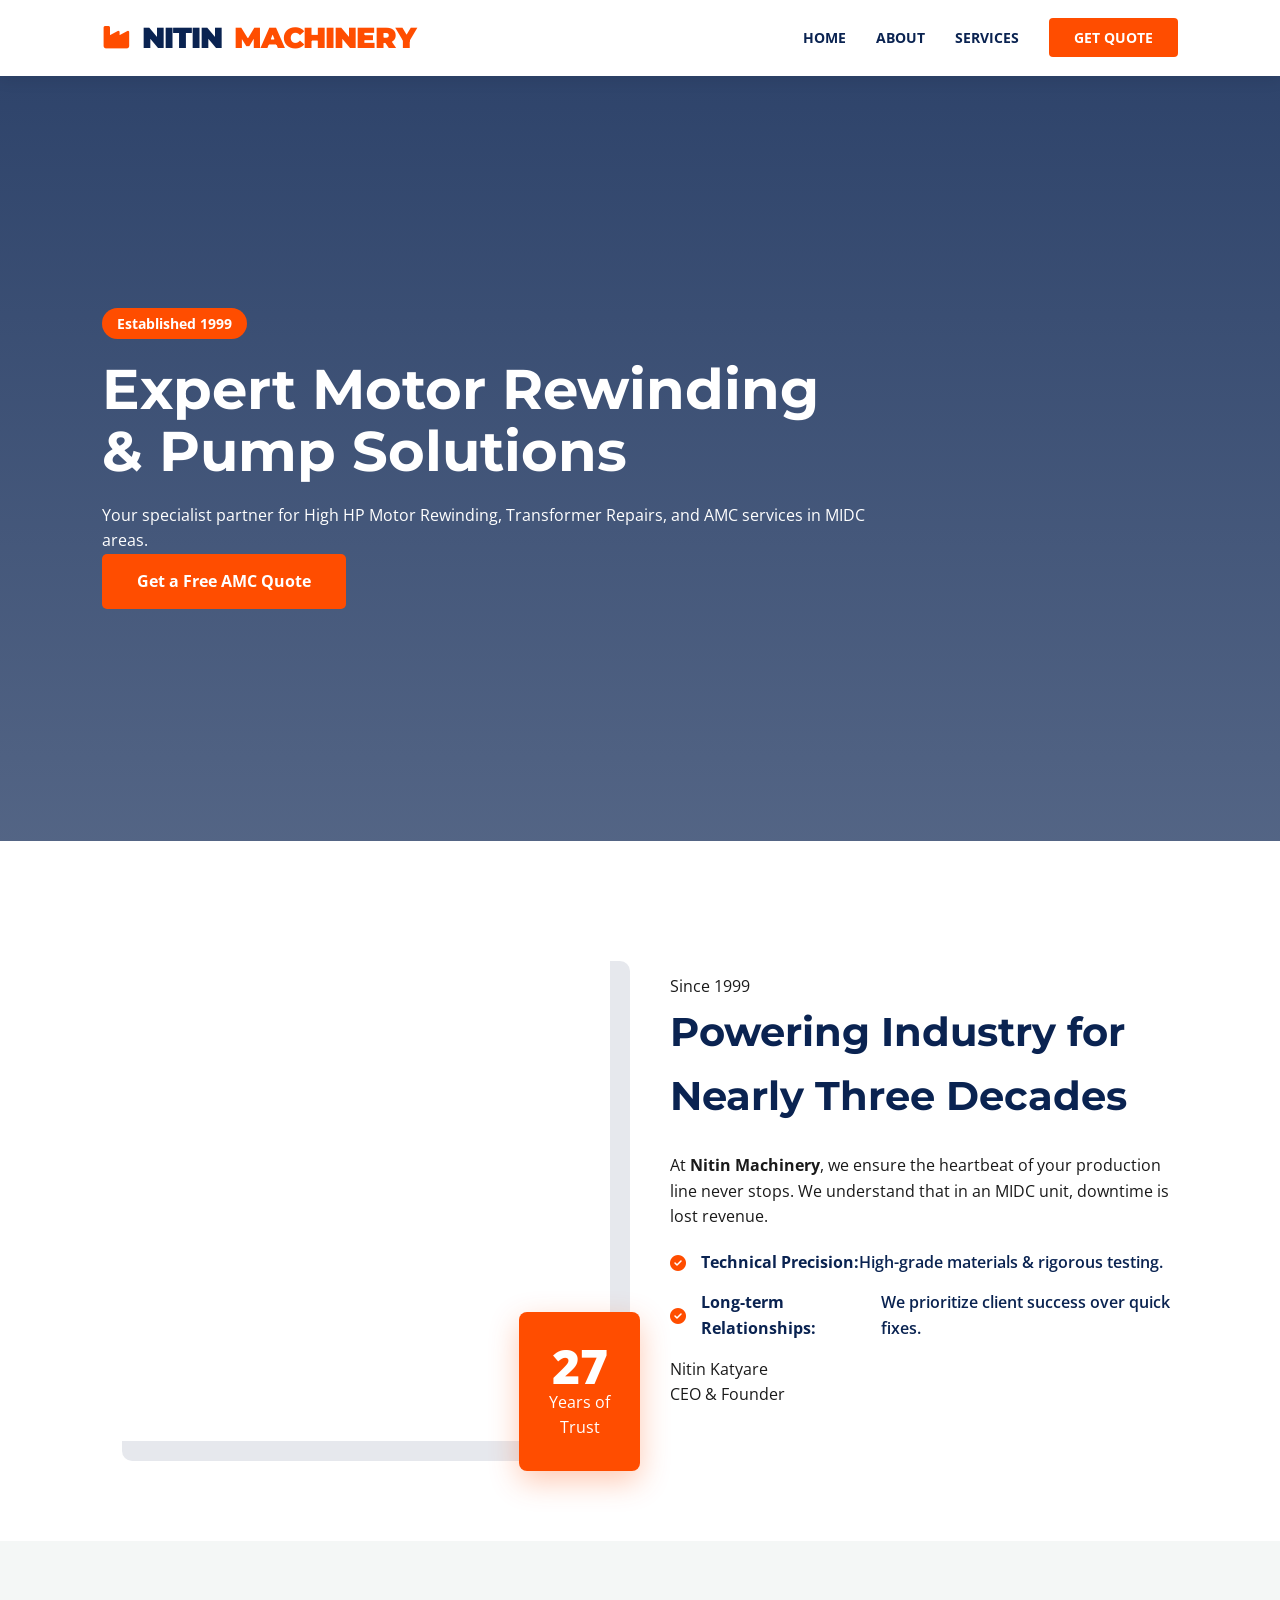
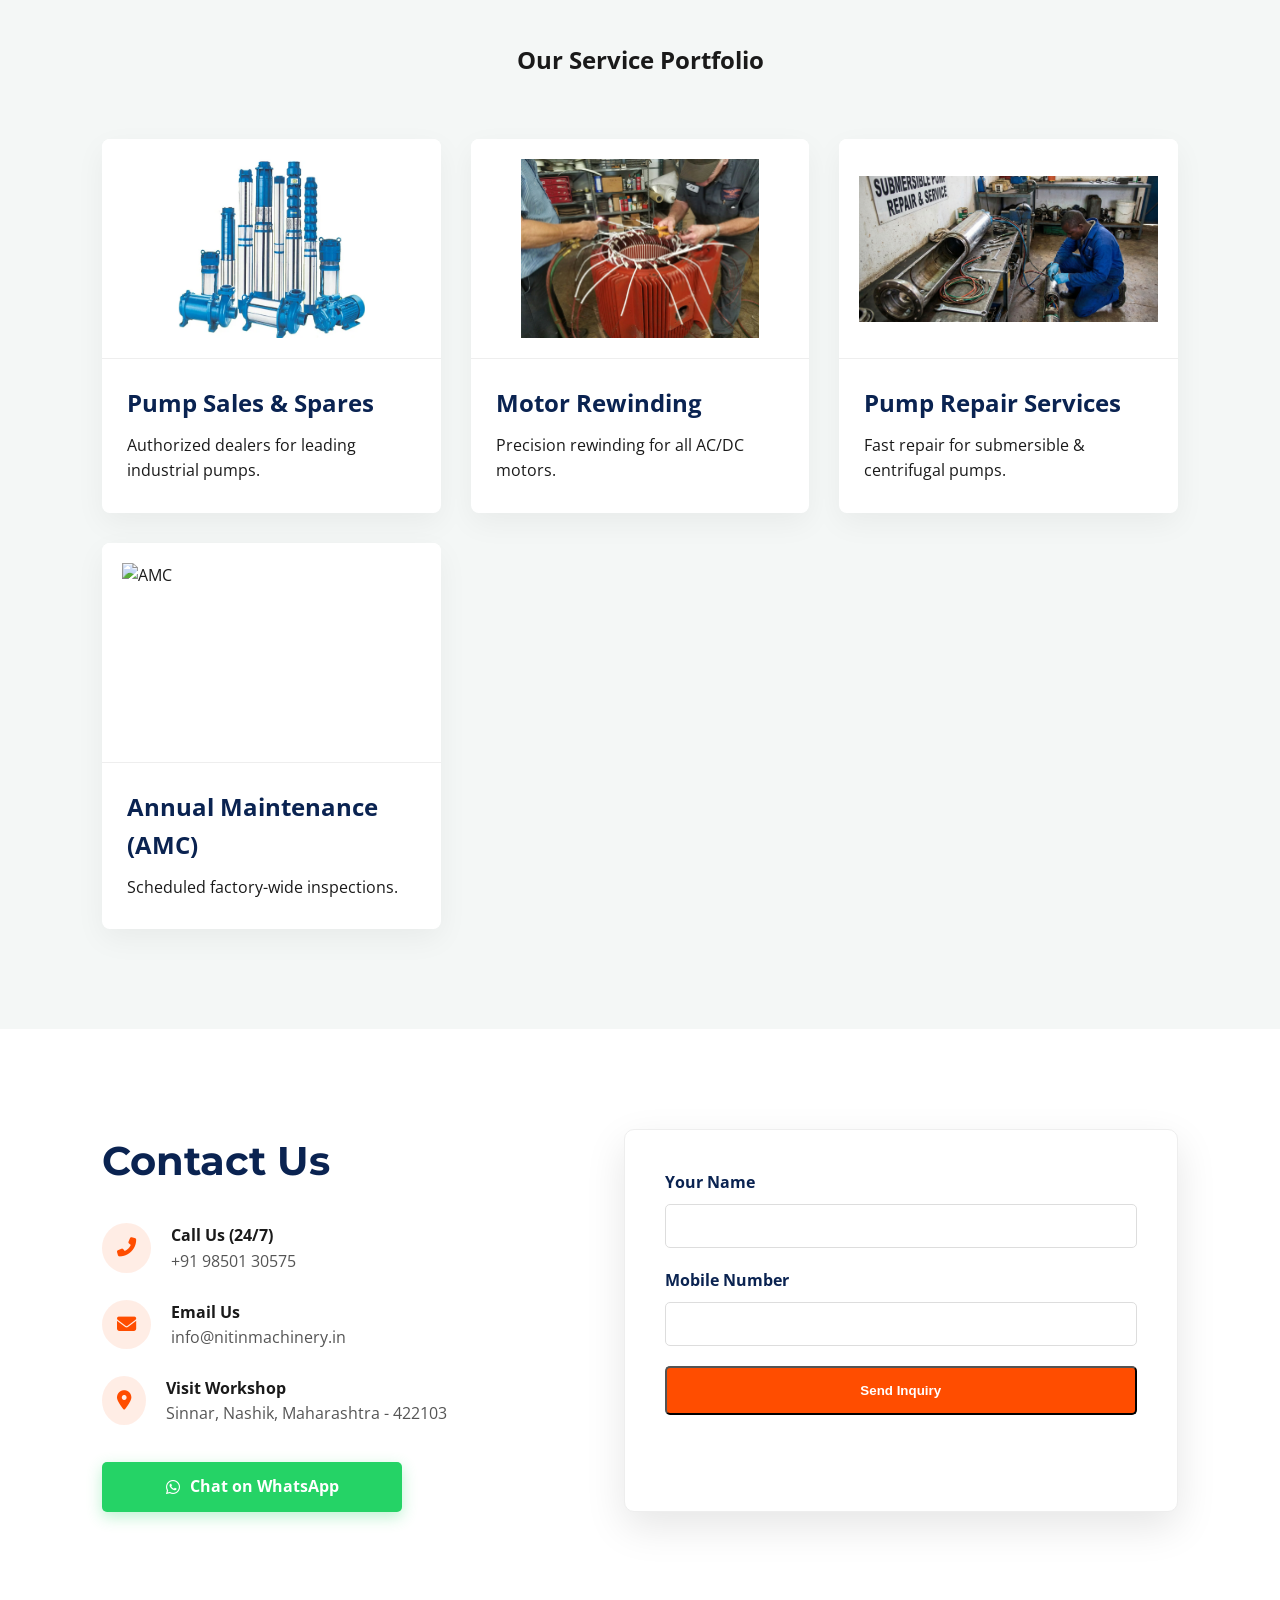
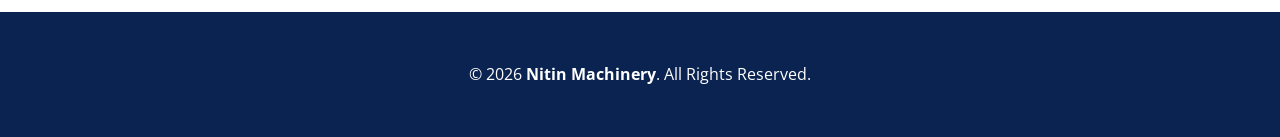
==== index.html @ 9803ea70 "Update index.html" ====
<!DOCTYPE html>
<html lang="en">
<head>
    <meta charset="UTF-8">
    <meta name="viewport" content="width=device-width, initial-scale=1.0">
    <title>Nitin Machinery | Industrial Sales & Repair Services</title>
    
    <link href="https://fonts.googleapis.com/css2?family=Montserrat:wght@700;800;900&family=Open+Sans:wght@400;600&display=swap" rel="stylesheet">
    <link rel="stylesheet" href="https://cdnjs.cloudflare.com/ajax/libs/font-awesome/6.4.0/css/all.min.css">

    <style>
        /* --- CSS DESIGN --- */
        :root {
            --primary: #0a2351; --accent: #ff4d00; --dark: #1a1a1a;
            --light: #f4f7f6; --white: #ffffff; --whatsapp: #25D366;
        }
        html { scroll-behavior: smooth; }
        * { margin: 0; padding: 0; box-sizing: border-box; }
        body { font-family: 'Open Sans', sans-serif; color: var(--dark); line-height: 1.6; background-color: var(--white); overflow-x: hidden; }

        nav { display: flex; justify-content: space-between; align-items: center; padding: 15px 8%; background: var(--white); position: sticky; top: 0; z-index: 1000; box-shadow: 0 4px 15px rgba(0,0,0,0.08); }
        .logo-text { font-family: 'Montserrat', sans-serif; font-weight: 900; font-size: 1.8rem; color: var(--primary); text-transform: uppercase; letter-spacing: -1px; display: flex; align-items: center; gap: 12px; }
        .logo-text span { color: var(--accent); }
        .logo-icon { color: var(--accent); font-size: 1.6rem; }
        .nav-links { list-style: none; display: flex; gap: 30px; align-items: center; }
        .nav-links a { text-decoration: none; color: var(--primary); font-weight: 700; font-size: 0.9rem; text-transform: uppercase; transition: 0.3s; }
        .nav-links a:hover { color: var(--accent); }
        .nav-btn { background: var(--accent); color: white !important; padding: 10px 25px; border-radius: 4px; }

        .hero { height: 85vh; background: linear-gradient(rgba(10, 35, 81, 0.85), rgba(10, 35, 81, 0.70)), url('https://images.unsplash.com/photo-1504328345606-18bbc8c9d7d1?auto=format&fit=crop&q=80&w=2070'); background-size: cover; background-position: center; display: flex; align-items: center; padding: 0 8%; color: white; }
        .hero-content { max-width: 800px; animation: fadeUp 1s ease-out forwards; }
        .badge { background: var(--accent); color: white; padding: 5px 15px; font-weight: 700; border-radius: 20px; font-size: 0.85rem; display: inline-block; margin-bottom: 20px; }
        .hero h1 { font-family: 'Montserrat', sans-serif; font-size: 3.5rem; line-height: 1.1; margin-bottom: 20px; }
        .btn { display: inline-block; background: var(--accent); color: white; padding: 15px 35px; font-weight: 700; text-decoration: none; border-radius: 5px; transition: 0.3s; }

        @keyframes fadeUp { from { opacity: 0; transform: translateY(30px); } to { opacity: 1; transform: translateY(0); } }
        .reveal { opacity: 0; transform: translateY(50px); transition: all 0.8s ease-out; }
        .reveal.active { opacity: 1; transform: translateY(0); }

        .about { padding: 100px 8%; display: flex; gap: 60px; align-items: center; background: white; }
        .about-img { flex: 1; height: 500px; background: url('https://images.unsplash.com/photo-1504917595217-d4dc5ebe6122?auto=format&fit=crop&q=80&w=2070') center/cover; border-radius: 10px; position: relative; box-shadow: 20px 20px 0px rgba(10, 35, 81, 0.1); }
        .experience-box { position: absolute; bottom: -30px; right: -30px; background: var(--accent); color: white; padding: 30px; text-align: center; border-radius: 8px; box-shadow: 0 10px 30px rgba(255, 77, 0, 0.3); }
        .experience-box .num { display: block; font-size: 3rem; font-weight: 900; line-height: 1; }
        .about-text { flex: 1; }
        .about-text h2 { font-family: 'Montserrat', sans-serif; font-size: 2.5rem; color: var(--primary); margin-bottom: 25px; }
        .features-list { list-style: none; margin-top: 20px; }
        .features-list li { display: flex; align-items: center; margin-bottom: 15px; font-weight: 600; color: var(--primary); }
        .features-list i { color: var(--accent); margin-right: 15px; }

        .services { padding: 100px 8%; background: var(--light); text-align: center; }
        .service-grid { display: grid; grid-template-columns: repeat(auto-fit, minmax(300px, 1fr)); gap: 30px; margin-top: 60px; }
        .card { background: white; border-radius: 8px; padding: 0; box-shadow: 0 10px 30px rgba(0,0,0,0.05); transition: 0.3s; border-bottom: 4px solid transparent; text-align: left; display: flex; flex-direction: column; text-decoration: none; color: inherit; overflow: hidden; }
        .card:hover { transform: translateY(-10px); border-bottom: 4px solid var(--accent); }
        .card-img-box { width: 100%; height: 220px; background: #fff; overflow: hidden; border-bottom: 1px solid #eee; }
        .card-img-box img { width: 100%; height: 100%; object-fit: contain; padding: 20px; transition: 0.5s; }
        .card-content { padding: 25px; }
        .card h3 { font-size: 1.5rem; margin-bottom: 10px; color: var(--primary); font-weight: 700; }

        .contact { padding: 100px 8%; display: grid; grid-template-columns: 1fr 1.2fr; gap: 60px; background: white; }
        .contact-info h2 { font-family: 'Montserrat', sans-serif; font-size: 2.5rem; color: var(--primary); margin-bottom: 30px; }
        .info-item { display: flex; margin-bottom: 25px; align-items: flex-start; }
        .info-item i { background: rgba(255, 77, 0, 0.1); color: var(--accent); padding: 15px; border-radius: 50%; margin-right: 20px; font-size: 1.2rem; }
        .contact-link { text-decoration: none; color: #555; transition: 0.3s; display: block; cursor: pointer; }
        .contact-link:hover { color: var(--accent); }
        .whatsapp-btn { display: inline-flex; align-items: center; justify-content: center; gap: 10px; background-color: var(--whatsapp); color: white; padding: 12px 25px; border-radius: 5px; text-decoration: none; font-weight: 700; margin-top: 10px; box-shadow: 0 5px 15px rgba(37, 211, 102, 0.3); width: 100%; max-width: 300px; }

        .contact-form { background: white; padding: 40px; border-radius: 10px; box-shadow: 0 15px 40px rgba(0,0,0,0.1); border: 1px solid #eee; }
        .form-group { margin-bottom: 20px; }
        .form-group label { display: block; font-weight: 700; margin-bottom: 8px; color: var(--primary); }
        .form-group input, .form-group select, .form-group textarea { width: 100%; padding: 12px; border: 1px solid #ddd; border-radius: 5px; font-family: inherit; }
        
        footer { background: var(--primary); color: white; padding: 50px 8%; text-align: center; }

        @media (max-width: 768px) {
            nav { flex-direction: column; }
            .nav-links { margin-top: 15px; width: 100%; border-top: 1px solid #eee; padding-top: 15px; }
            .hero { text-align: center; }
            .about, .contact { grid-template-columns: 1fr; padding: 60px 5%; }
            .experience-box { right: 10px; bottom: -20px; }
        }
    </style>
</head>
<body>

    <nav>
        <div class="logo-text"><i class="fas fa-industry logo-icon"></i> NITIN <span>MACHINERY</span></div>
        <ul class="nav-links">
            <li><a href="#home">Home</a></li>
            <li><a href="#about">About</a></li>
            <li><a href="#services">Services</a></li>
            <li><a href="#contact" class="nav-btn">Get Quote</a></li>
        </ul>
    </nav>

    <header id="home" class="hero">
        <div class="hero-content">
            <span class="badge">Established 1999</span>
            <h1>Expert Motor Rewinding <br>& Pump Solutions</h1>
            <p>Your specialist partner for High HP Motor Rewinding, Transformer Repairs, and AMC services in MIDC areas.</p>
            <a href="#contact" class="btn">Get a Free AMC Quote</a>
        </div>
    </header>

    <section id="about" class="about reveal">
        <div class="about-img">
            <div class="experience-box"><span class="num">27</span><span class="txt">Years of<br>Trust</span></div>
        </div>
        <div class="about-text">
            <span class="section-tag">Since 1999</span>
            <h2>Powering Industry for Nearly Three Decades</h2>
            <p>At <strong>Nitin Machinery</strong>, we ensure the heartbeat of your production line never stops. We understand that in an MIDC unit, downtime is lost revenue.</p>
            <ul class="features-list">
                <li><i class="fas fa-check-circle"></i> <strong>Technical Precision:</strong> High-grade materials & rigorous testing.</li>
                <li><i class="fas fa-check-circle"></i> <strong>Long-term Relationships:</strong> We prioritize client success over quick fixes.</li>
            </ul>
            <div class="ceo-signature"><div class="ceo-name">Nitin Katyare</div><div class="ceo-title">CEO & Founder</div></div>
        </div>
    </section>

    <section id="services" class="services">
        <h2 class="reveal">Our Service Portfolio</h2>
        <div class="service-grid">
            <a href="products/pumps.html" class="card reveal">
                <div class="card-img-box"><img src="products/images/pump-sales/submersible.png" alt="Pumps"></div>
                <div class="card-content"><h3>Pump Sales & Spares</h3><p>Authorized dealers for leading industrial pumps.</p></div>
            </a>
            <a href="products/rewinding.html" class="card reveal">
                <div class="card-img-box"><img src="products/images/rewinding/AC_motor_rewinding.png" alt="Rewinding"></div>
                <div class="card-content"><h3>Motor Rewinding</h3><p>Precision rewinding for all AC/DC motors.</p></div>
            </a>
            <a href="products/repair.html" class="card reveal">
                <div class="card-img-box"><img src="products/images/repair/submersible.png" alt="Repair"></div>
                <div class="card-content"><h3>Pump Repair Services</h3><p>Fast repair for submersible & centrifugal pumps.</p></div>
            </a>
            <a href="products/amc.html" class="card reveal">
                <div class="card-img-box"><img src="https://images.unsplash.com/photo-1581091226825-a6a2a5aee158?auto=format&fit=crop&q=80&w=1000" style="object-fit: cover;" alt="AMC"></div>
                <div class="card-content"><h3>Annual Maintenance (AMC)</h3><p>Scheduled factory-wide inspections.</p></div>
            </a>
        </div>
    </section>

    <section id="contact" class="contact reveal">
        <div class="contact-info">
            <h2>Contact Us</h2>
            <div class="info-item"><i class="fas fa-phone-alt"></i>
                <div><h4>Call Us (24/7)</h4><a href="tel:+919850130575" class="contact-link">+91 98501 30575</a></div>
            </div>
            <div class="info-item"><i class="fas fa-envelope"></i>
                <div><h4>Email Us</h4>
                    <span onclick="openEmail()" class="contact-link">info@nitinmachinery.in</span>
                </div>
            </div>
            <div class="info-item"><i class="fas fa-map-marker-alt"></i>
                <div><h4>Visit Workshop</h4><a href="http://googleusercontent.com/maps.google.com/6" target="_blank" class="contact-link"><p>Sinnar, Nashik, Maharashtra - 422103</p></a></div>
            </div>
            <a href="https://wa.me/919850130575" target="_blank" class="whatsapp-btn"><i class="fab fa-whatsapp"></i> Chat on WhatsApp</a>
        </div>
        <div class="contact-form">
            <form onsubmit="alert('Inquiry Sent!'); return false;">
                <div class="form-group"><label>Your Name</label><input type="text" required></div>
                <div class="form-group"><label>Mobile Number</label><input type="tel" required></div>
                <button type="submit" class="btn" style="width: 100%;">Send Inquiry</button>
            </form>
        </div>
    </section>

    <footer><p>© 2026 <strong>Nitin Machinery</strong>. All Rights Reserved.</p></footer>

    <script>
        // SMART EMAIL SCRIPT
        function openEmail() {
            const email = "info@nitinmachinery.in";
            // Check if user is on a mobile device
            const isMobile = /iPhone|iPad|iPod|Android/i.test(navigator.userAgent);
            
            if (isMobile) {
                // Try opening Gmail App specifically, fallback to standard mailto
                window.location.href = "googlegmail:///co?to=" + email;
                setTimeout(function() {
                    window.location.href = "mailto:" + email;
                }, 500);
            } else {
                // On Laptop: Open Gmail Web Composer in a new tab
                window.open("https://mail.google.com/mail/?view=cm&fs=1&to=" + email, "_blank");
            }
        }

        const observer = new IntersectionObserver((entries) => {
            entries.forEach((entry) => { if (entry.isIntersecting) { entry.target.classList.add('active'); } });
        });
        document.querySelectorAll('.reveal').forEach((el) => observer.observe(el));
    </script>
</body>
</html>
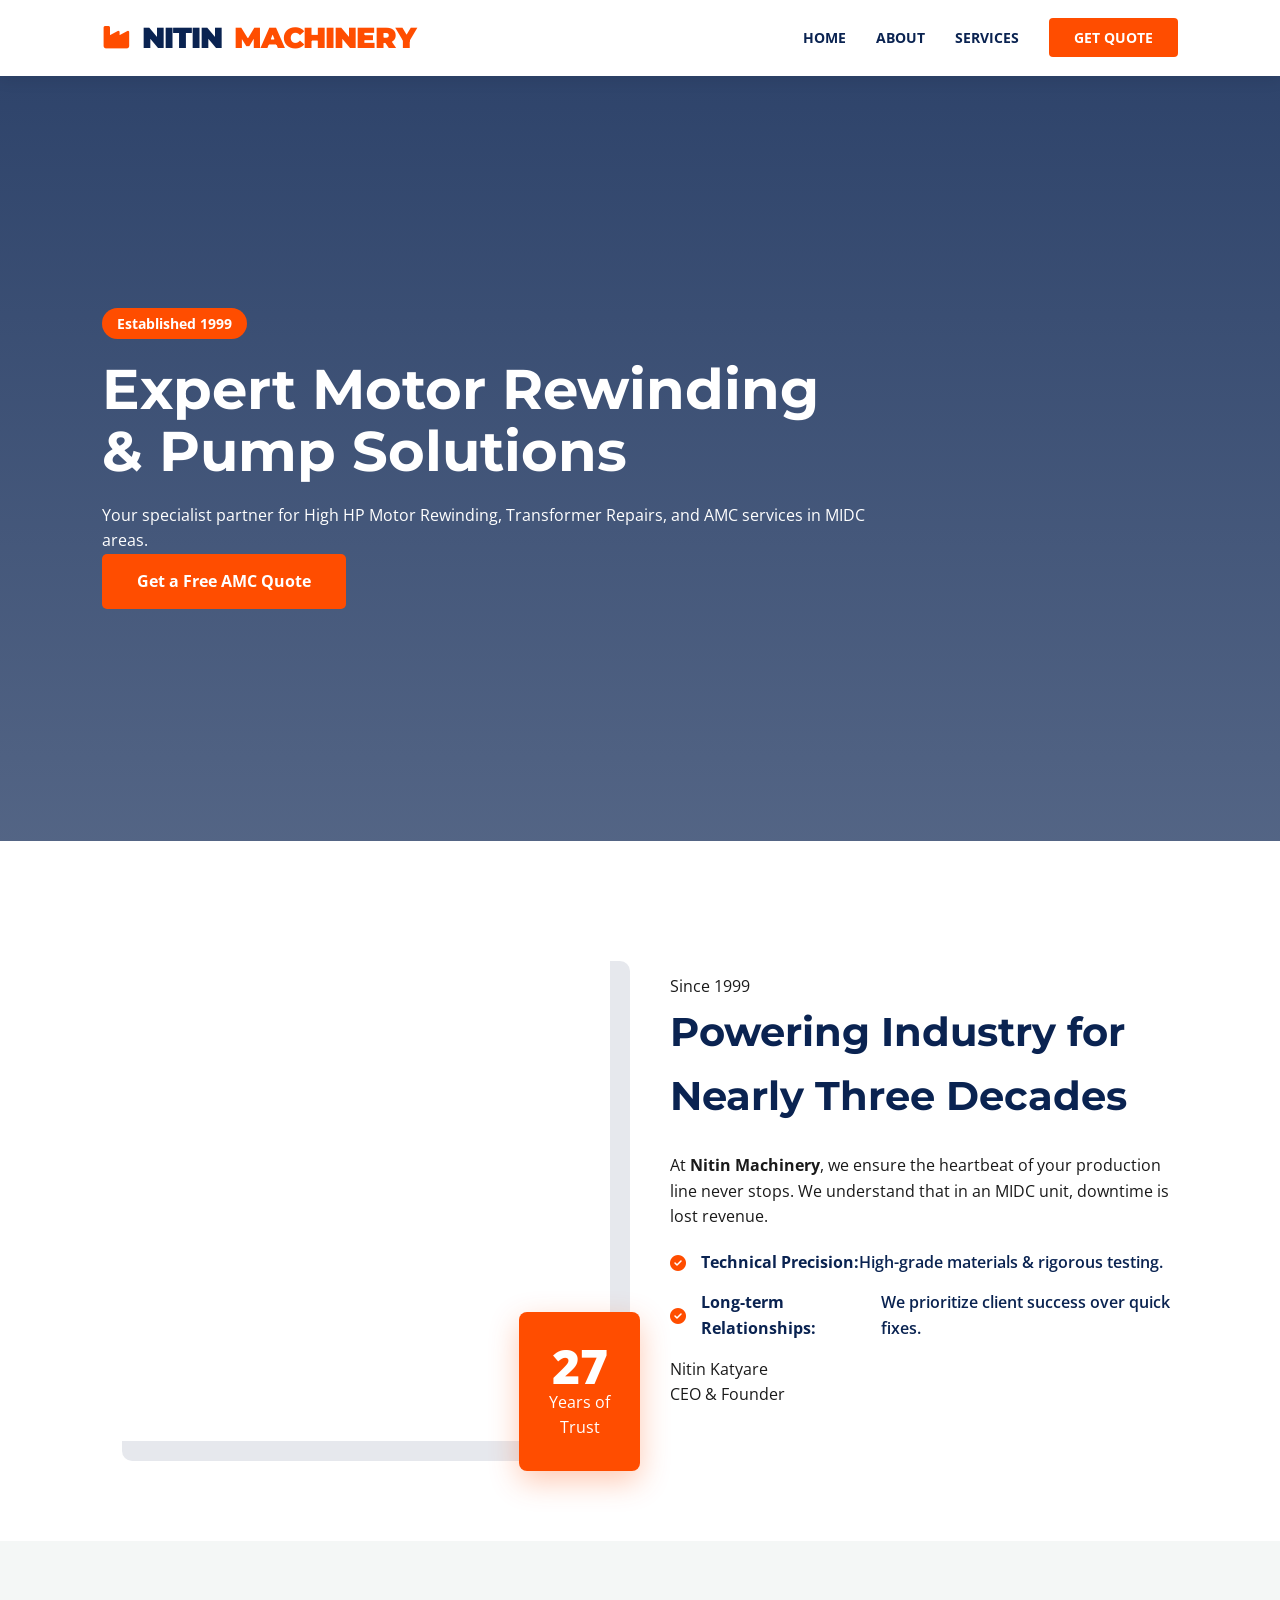
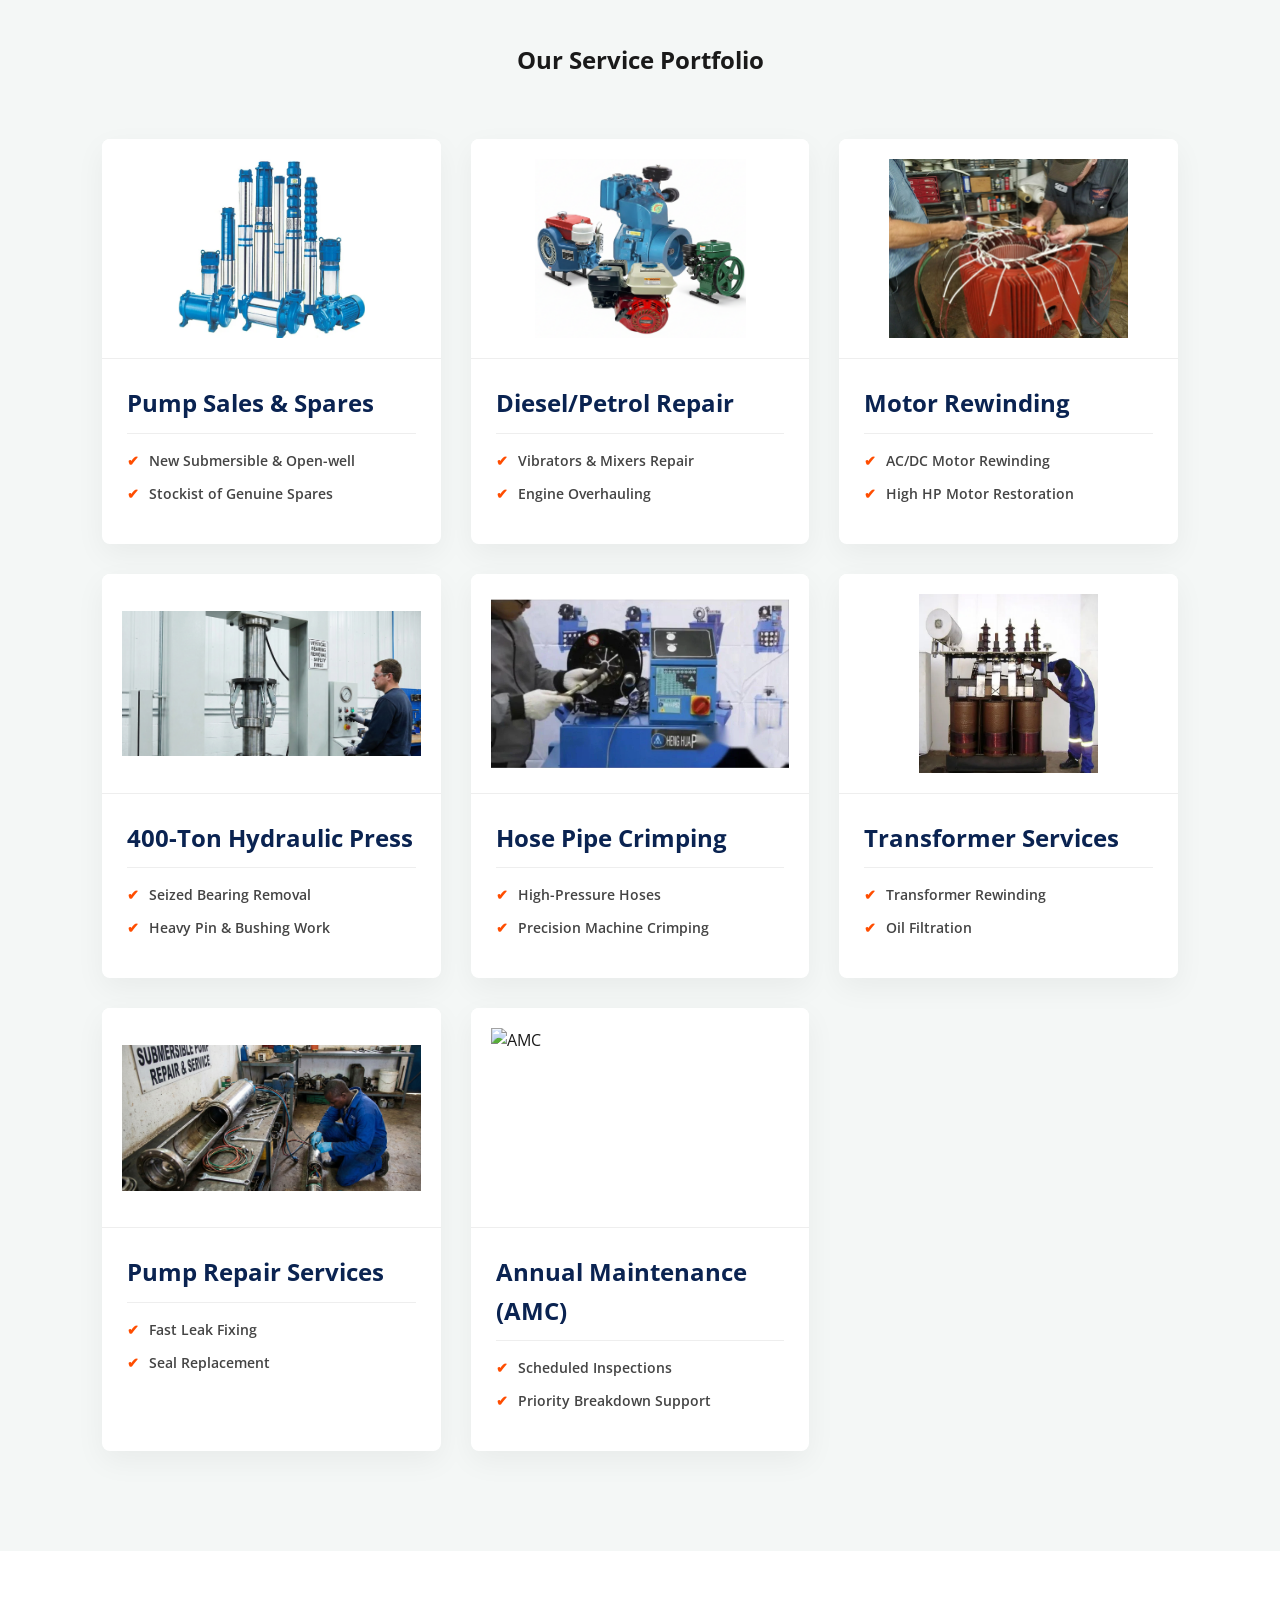
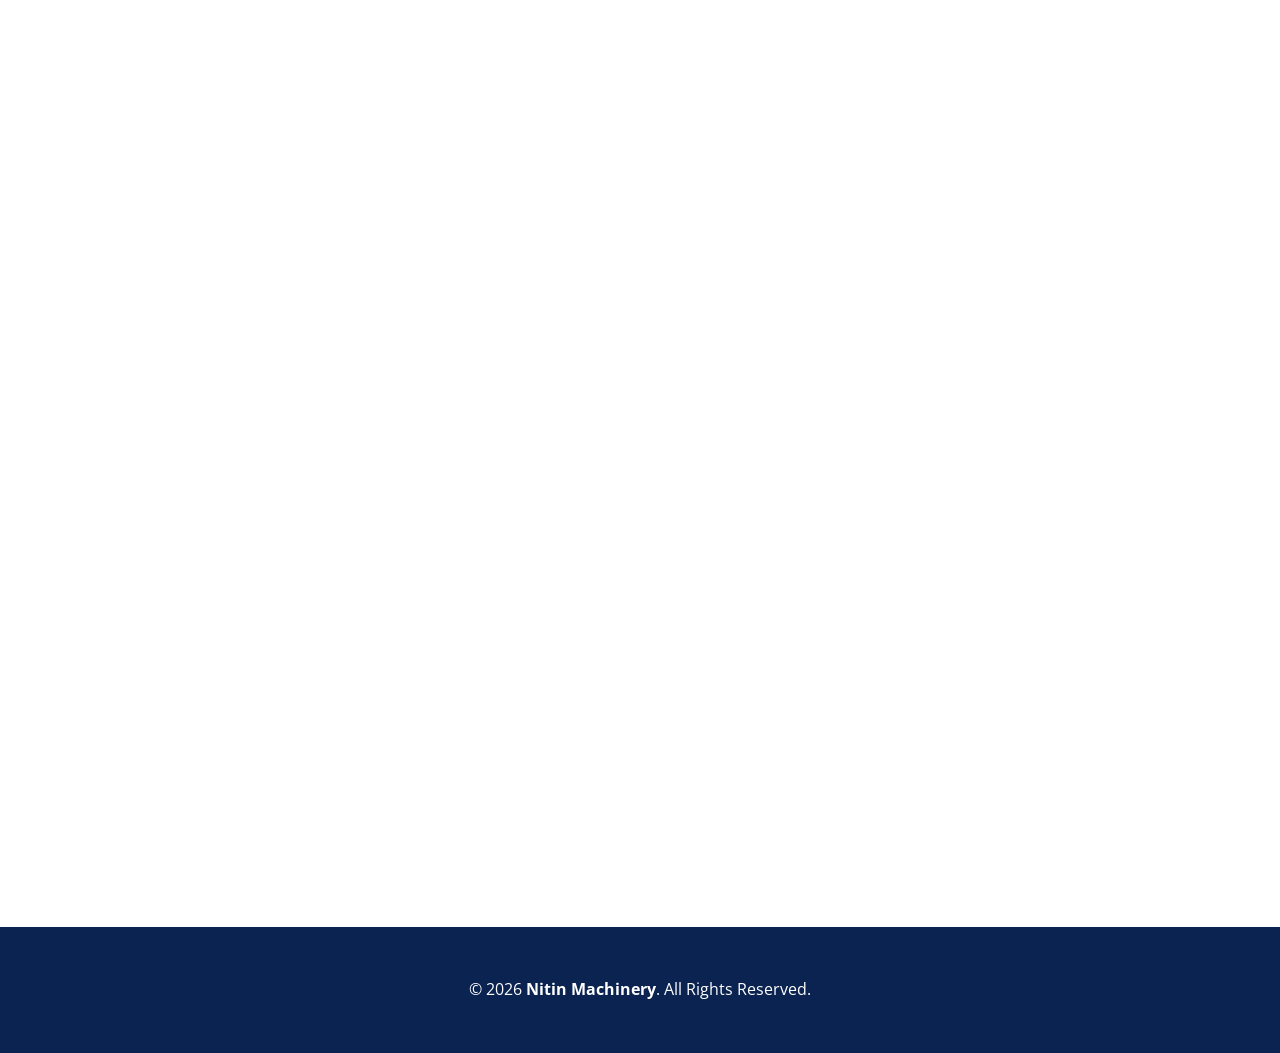
==== commit a809dfc7: "Update index.html" ====
--- a/index.html
+++ b/index.html
@@ -9,7 +9,6 @@
     <link rel="stylesheet" href="https://cdnjs.cloudflare.com/ajax/libs/font-awesome/6.4.0/css/all.min.css">
 
     <style>
-        /* --- CSS DESIGN --- */
         :root {
             --primary: #0a2351; --accent: #ff4d00; --dark: #1a1a1a;
             --light: #f4f7f6; --white: #ffffff; --whatsapp: #25D366;
@@ -31,7 +30,7 @@
         .hero-content { max-width: 800px; animation: fadeUp 1s ease-out forwards; }
         .badge { background: var(--accent); color: white; padding: 5px 15px; font-weight: 700; border-radius: 20px; font-size: 0.85rem; display: inline-block; margin-bottom: 20px; }
         .hero h1 { font-family: 'Montserrat', sans-serif; font-size: 3.5rem; line-height: 1.1; margin-bottom: 20px; }
-        .btn { display: inline-block; background: var(--accent); color: white; padding: 15px 35px; font-weight: 700; text-decoration: none; border-radius: 5px; transition: 0.3s; }
+        .btn { display: inline-block; background: var(--accent); color: white; padding: 15px 35px; font-weight: 700; text-decoration: none; border-radius: 5px; transition: 0.3s; cursor: pointer; border:none; }
 
         @keyframes fadeUp { from { opacity: 0; transform: translateY(30px); } to { opacity: 1; transform: translateY(0); } }
         .reveal { opacity: 0; transform: translateY(50px); transition: all 0.8s ease-out; }
@@ -55,13 +54,17 @@
         .card-img-box img { width: 100%; height: 100%; object-fit: contain; padding: 20px; transition: 0.5s; }
         .card-content { padding: 25px; }
         .card h3 { font-size: 1.5rem; margin-bottom: 10px; color: var(--primary); font-weight: 700; }
+        .card-list { list-style: none; padding-top: 15px; border-top: 1px solid #eee; }
+        .card-list li { margin-bottom: 10px; display: flex; align-items: flex-start; color: #444; font-size: 0.9rem; font-weight: 600; }
+        .card-list li::before { content: "✔"; color: var(--accent); margin-right: 10px; font-weight: bold; }
 
         .contact { padding: 100px 8%; display: grid; grid-template-columns: 1fr 1.2fr; gap: 60px; background: white; }
         .contact-info h2 { font-family: 'Montserrat', sans-serif; font-size: 2.5rem; color: var(--primary); margin-bottom: 30px; }
         .info-item { display: flex; margin-bottom: 25px; align-items: flex-start; }
         .info-item i { background: rgba(255, 77, 0, 0.1); color: var(--accent); padding: 15px; border-radius: 50%; margin-right: 20px; font-size: 1.2rem; }
-        .contact-link { text-decoration: none; color: #555; transition: 0.3s; display: block; cursor: pointer; }
+        .contact-link { text-decoration: none; color: #555; transition: 0.3s; display: block; }
         .contact-link:hover { color: var(--accent); }
+        .gst-box { margin-top: 30px; padding: 15px; background: #f0f2f5; border-left: 4px solid var(--primary); font-weight: 700; color: var(--primary); }
         .whatsapp-btn { display: inline-flex; align-items: center; justify-content: center; gap: 10px; background-color: var(--whatsapp); color: white; padding: 12px 25px; border-radius: 5px; text-decoration: none; font-weight: 700; margin-top: 10px; box-shadow: 0 5px 15px rgba(37, 211, 102, 0.3); width: 100%; max-width: 300px; }
 
         .contact-form { background: white; padding: 40px; border-radius: 10px; box-shadow: 0 15px 40px rgba(0,0,0,0.1); border: 1px solid #eee; }
@@ -73,7 +76,7 @@
 
         @media (max-width: 768px) {
             nav { flex-direction: column; }
-            .nav-links { margin-top: 15px; width: 100%; border-top: 1px solid #eee; padding-top: 15px; }
+            .nav-links { margin-top: 15px; width: 100%; border-top: 1px solid #eee; padding-top: 15px; justify-content: center; }
             .hero { text-align: center; }
             .about, .contact { grid-template-columns: 1fr; padding: 60px 5%; }
             .experience-box { right: 10px; bottom: -20px; }
@@ -122,19 +125,35 @@
         <div class="service-grid">
             <a href="products/pumps.html" class="card reveal">
                 <div class="card-img-box"><img src="products/images/pump-sales/submersible.png" alt="Pumps"></div>
-                <div class="card-content"><h3>Pump Sales & Spares</h3><p>Authorized dealers for leading industrial pumps.</p></div>
+                <div class="card-content"><h3>Pump Sales & Spares</h3><ul class="card-list"><li>New Submersible & Open-well</li><li>Stockist of Genuine Spares</li></ul></div>
+            </a>
+            <a href="products/engines.html" class="card reveal">
+                <div class="card-img-box"><img src="products/images/engine/overhaul.png" alt="Engines"></div>
+                <div class="card-content"><h3>Diesel/Petrol Repair</h3><ul class="card-list"><li>Vibrators & Mixers Repair</li><li>Engine Overhauling</li></ul></div>
             </a>
             <a href="products/rewinding.html" class="card reveal">
                 <div class="card-img-box"><img src="products/images/rewinding/AC_motor_rewinding.png" alt="Rewinding"></div>
-                <div class="card-content"><h3>Motor Rewinding</h3><p>Precision rewinding for all AC/DC motors.</p></div>
+                <div class="card-content"><h3>Motor Rewinding</h3><ul class="card-list"><li>AC/DC Motor Rewinding</li><li>High HP Motor Restoration</li></ul></div>
+            </a>
+            <a href="products/press.html" class="card reveal">
+                <div class="card-img-box"><img src="products/images/press/bearing.png" alt="Press"></div>
+                <div class="card-content"><h3>400-Ton Hydraulic Press</h3><ul class="card-list"><li>Seized Bearing Removal</li><li>Heavy Pin & Bushing Work</li></ul></div>
+            </a>
+            <a href="products/hoses.html" class="card reveal">
+                <div class="card-img-box"><img src="products/images/hoses/crimping.png" alt="Hoses"></div>
+                <div class="card-content"><h3>Hose Pipe Crimping</h3><ul class="card-list"><li>High-Pressure Hoses</li><li>Precision Machine Crimping</li></ul></div>
+            </a>
+            <a href="products/transformers.html" class="card reveal">
+                <div class="card-img-box"><img src="products/images/transformers/rewinding.png" alt="Transformers"></div>
+                <div class="card-content"><h3>Transformer Services</h3><ul class="card-list"><li>Transformer Rewinding</li><li>Oil Filtration</li></ul></div>
             </a>
             <a href="products/repair.html" class="card reveal">
                 <div class="card-img-box"><img src="products/images/repair/submersible.png" alt="Repair"></div>
-                <div class="card-content"><h3>Pump Repair Services</h3><p>Fast repair for submersible & centrifugal pumps.</p></div>
+                <div class="card-content"><h3>Pump Repair Services</h3><ul class="card-list"><li>Fast Leak Fixing</li><li>Seal Replacement</li></ul></div>
             </a>
             <a href="products/amc.html" class="card reveal">
                 <div class="card-img-box"><img src="https://images.unsplash.com/photo-1581091226825-a6a2a5aee158?auto=format&fit=crop&q=80&w=1000" style="object-fit: cover;" alt="AMC"></div>
-                <div class="card-content"><h3>Annual Maintenance (AMC)</h3><p>Scheduled factory-wide inspections.</p></div>
+                <div class="card-content"><h3>Annual Maintenance (AMC)</h3><ul class="card-list"><li>Scheduled Inspections</li><li>Priority Breakdown Support</li></ul></div>
             </a>
         </div>
     </section>
@@ -143,22 +162,36 @@
         <div class="contact-info">
             <h2>Contact Us</h2>
             <div class="info-item"><i class="fas fa-phone-alt"></i>
-                <div><h4>Call Us (24/7)</h4><a href="tel:+919850130575" class="contact-link">+91 98501 30575</a></div>
+                <div><h4>Call Us (24/7)</h4>
+                    <a href="tel:+919850130575" class="contact-link">+91 98501 30575</a>
+                    <a href="tel:+919699577380" class="contact-link">+91 96995 77380</a>
+                </div>
             </div>
             <div class="info-item"><i class="fas fa-envelope"></i>
                 <div><h4>Email Us</h4>
-                    <span onclick="openEmail()" class="contact-link">info@nitinmachinery.in</span>
+                    <a href="mailto:info@nitinmachinery.in" class="contact-link">info@nitinmachinery.in</a>
                 </div>
             </div>
             <div class="info-item"><i class="fas fa-map-marker-alt"></i>
-                <div><h4>Visit Workshop</h4><a href="http://googleusercontent.com/maps.google.com/6" target="_blank" class="contact-link"><p>Sinnar, Nashik, Maharashtra - 422103</p></a></div>
+                <div><h4>Visit Workshop</h4>
+                    <a href="http://googleusercontent.com/maps.google.com/7" target="_blank" class="contact-link"><p>593, Near Ronak Lawn, Pune Highway, Sinnar, Nashik - 422103</p></a>
+                </div>
             </div>
             <a href="https://wa.me/919850130575" target="_blank" class="whatsapp-btn"><i class="fab fa-whatsapp"></i> Chat on WhatsApp</a>
+            <div class="gst-box">GSTIN: 27AHVPK8677P1ZW</div>
         </div>
         <div class="contact-form">
-            <form onsubmit="alert('Inquiry Sent!'); return false;">
+            <form onsubmit="alert('Inquiry Sent Successfully!'); return false;">
                 <div class="form-group"><label>Your Name</label><input type="text" required></div>
+                <div class="form-group"><label>Your Email</label><input type="email" required></div>
+                <div class="form-group"><label>Company Name</label><input type="text" required></div>
                 <div class="form-group"><label>Mobile Number</label><input type="tel" required></div>
+                <div class="form-group"><label>Service Required</label>
+                    <select>
+                        <option>Pump Sales & Spares</option><option>Diesel/Petrol Repair</option><option>Motor Rewinding</option><option>400-Ton Hydraulic Press</option><option>Hose Pipe Crimping</option><option>Transformer Services</option><option>Pump Repair Services</option><option>Annual Maintenance (AMC)</option>
+                    </select>
+                </div>
+                <div class="form-group"><label>Message</label><textarea rows="4"></textarea></div>
                 <button type="submit" class="btn" style="width: 100%;">Send Inquiry</button>
             </form>
         </div>
@@ -167,24 +200,6 @@
     <footer><p>© 2026 <strong>Nitin Machinery</strong>. All Rights Reserved.</p></footer>
 
     <script>
-        // SMART EMAIL SCRIPT
-        function openEmail() {
-            const email = "info@nitinmachinery.in";
-            // Check if user is on a mobile device
-            const isMobile = /iPhone|iPad|iPod|Android/i.test(navigator.userAgent);
-            
-            if (isMobile) {
-                // Try opening Gmail App specifically, fallback to standard mailto
-                window.location.href = "googlegmail:///co?to=" + email;
-                setTimeout(function() {
-                    window.location.href = "mailto:" + email;
-                }, 500);
-            } else {
-                // On Laptop: Open Gmail Web Composer in a new tab
-                window.open("https://mail.google.com/mail/?view=cm&fs=1&to=" + email, "_blank");
-            }
-        }
-
         const observer = new IntersectionObserver((entries) => {
             entries.forEach((entry) => { if (entry.isIntersecting) { entry.target.classList.add('active'); } });
         });
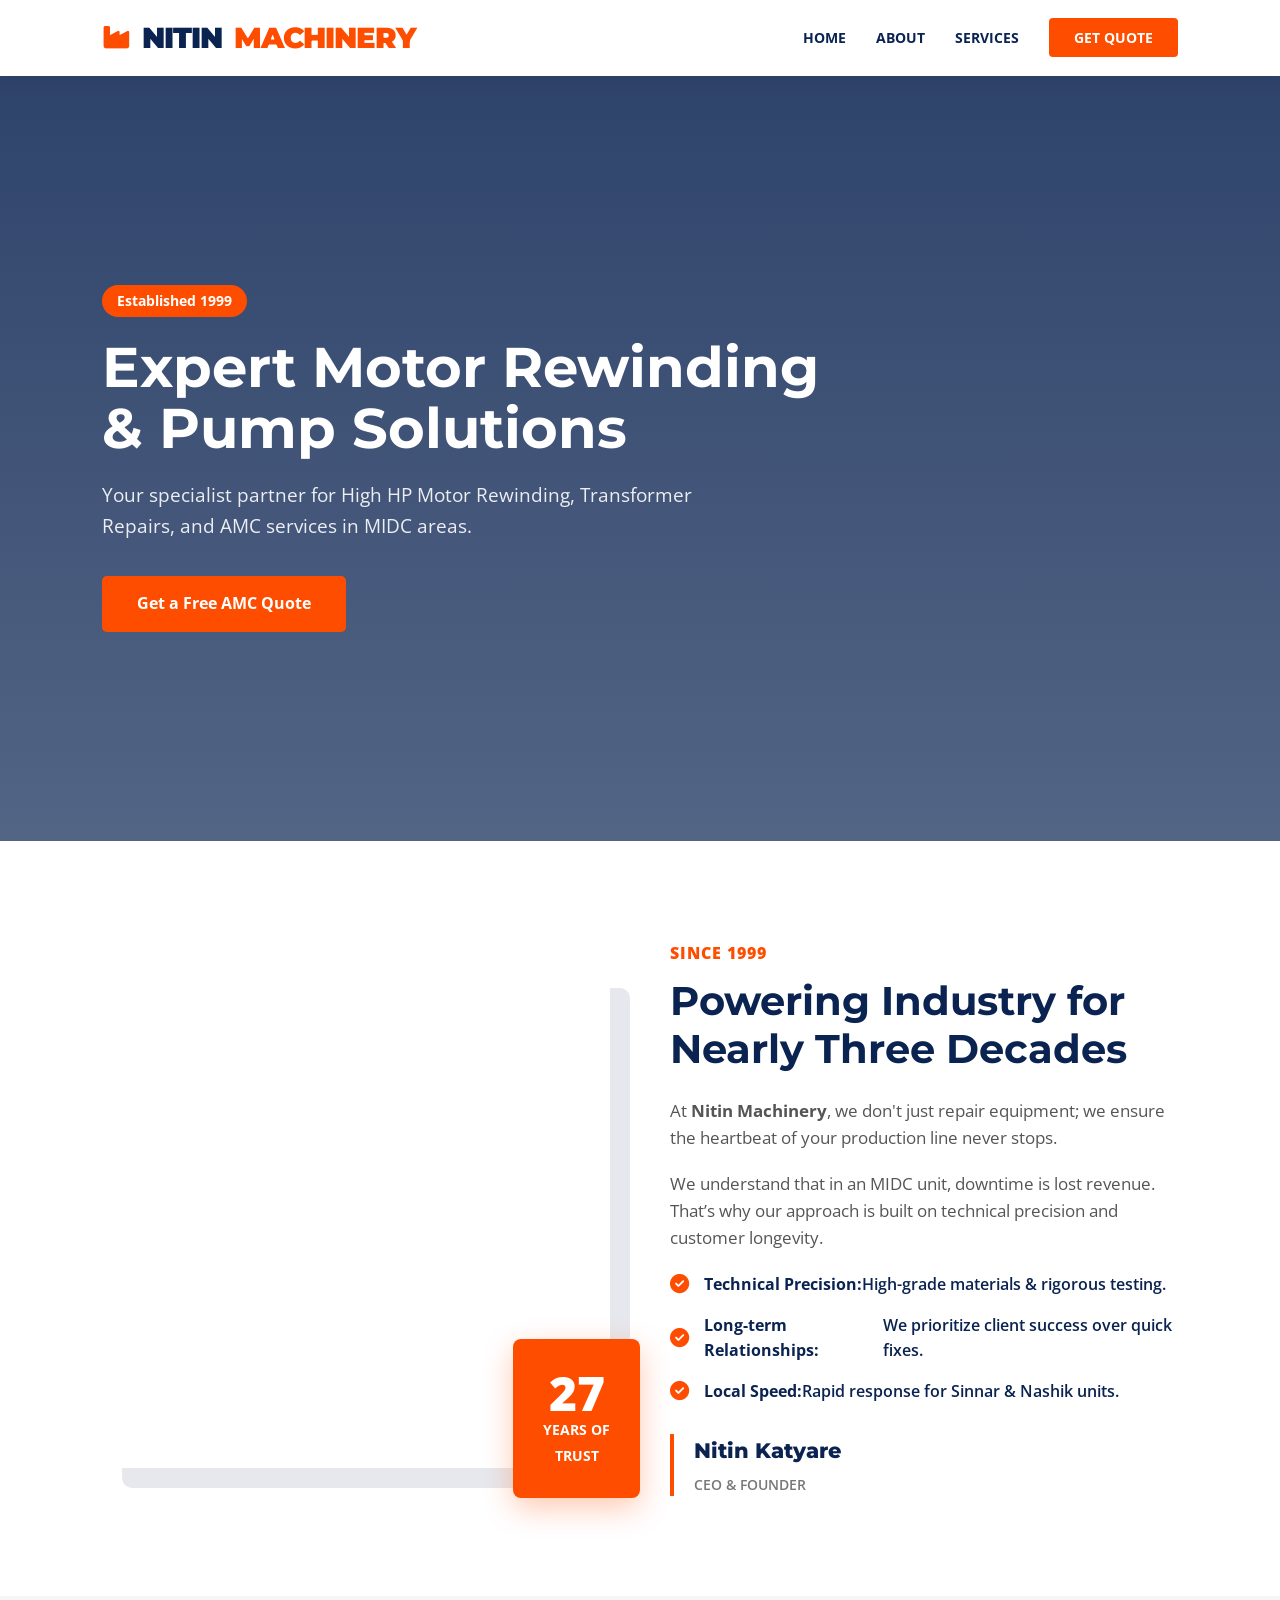
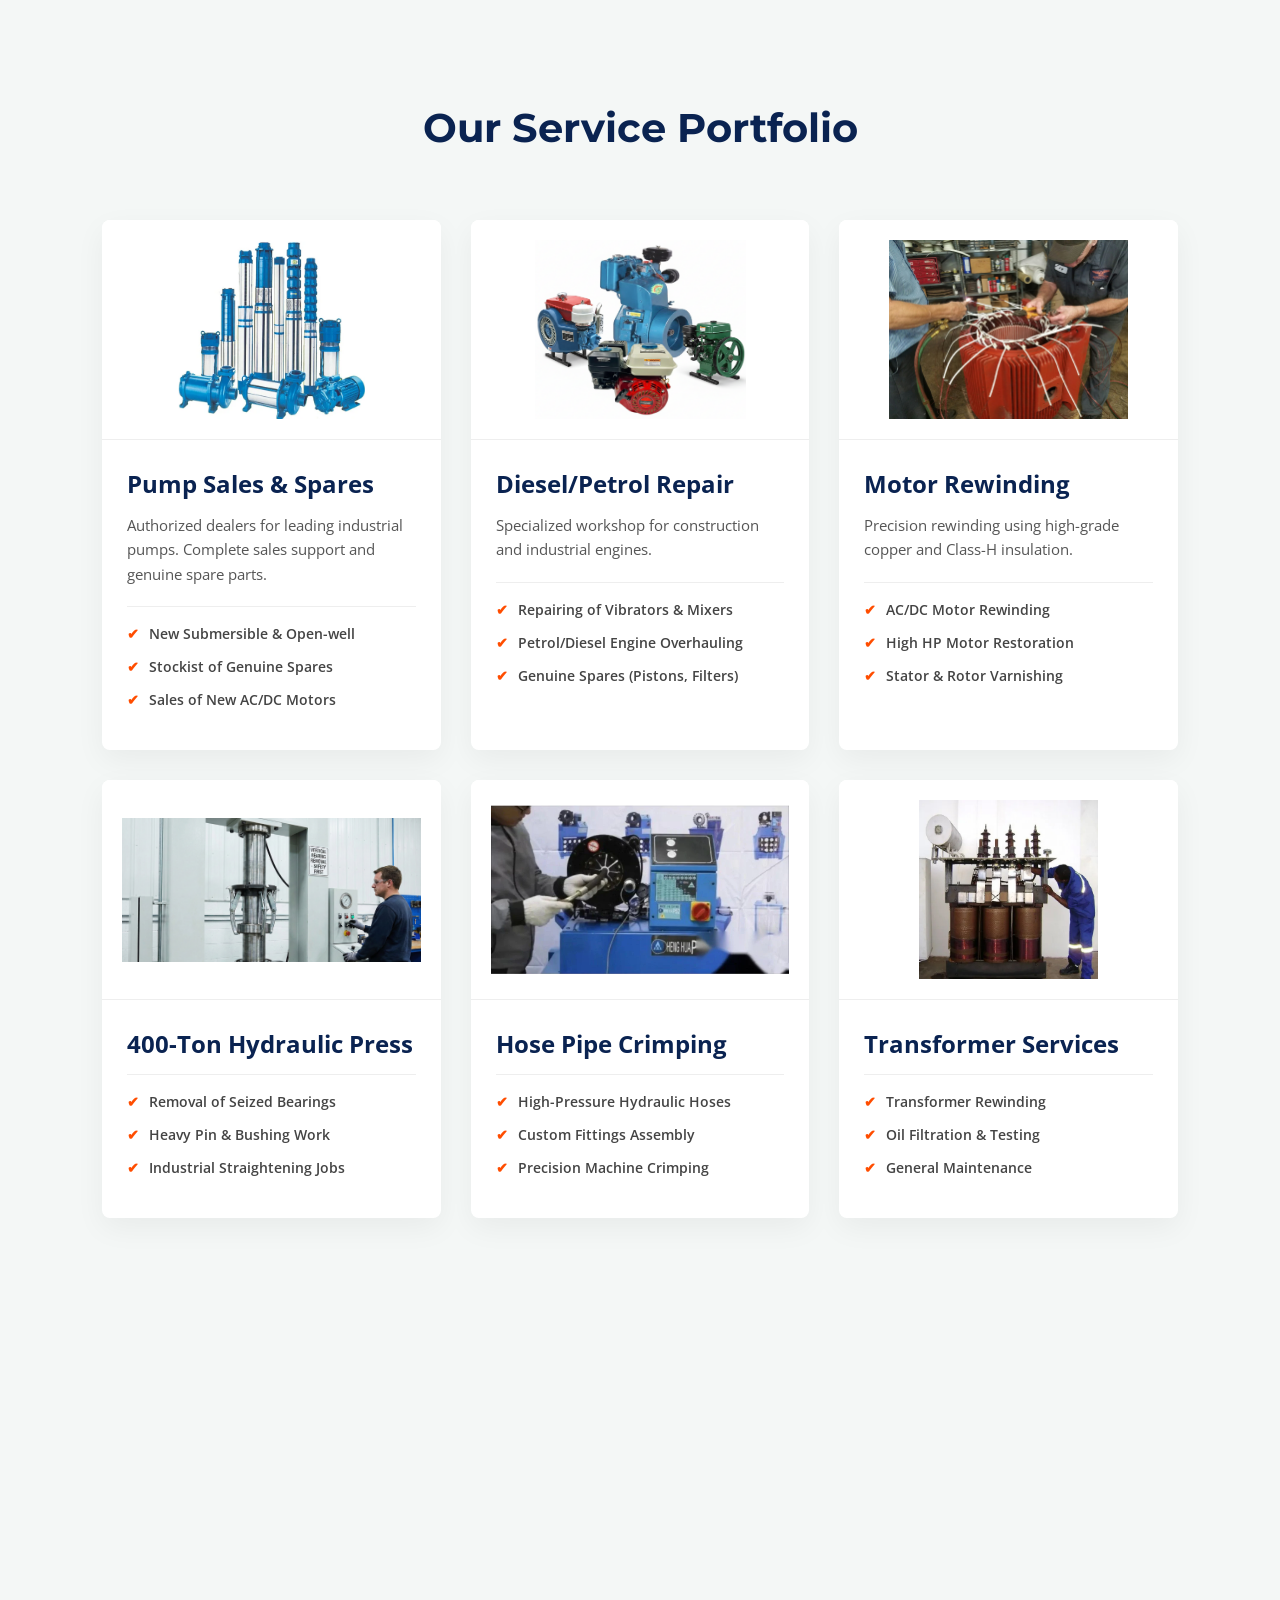
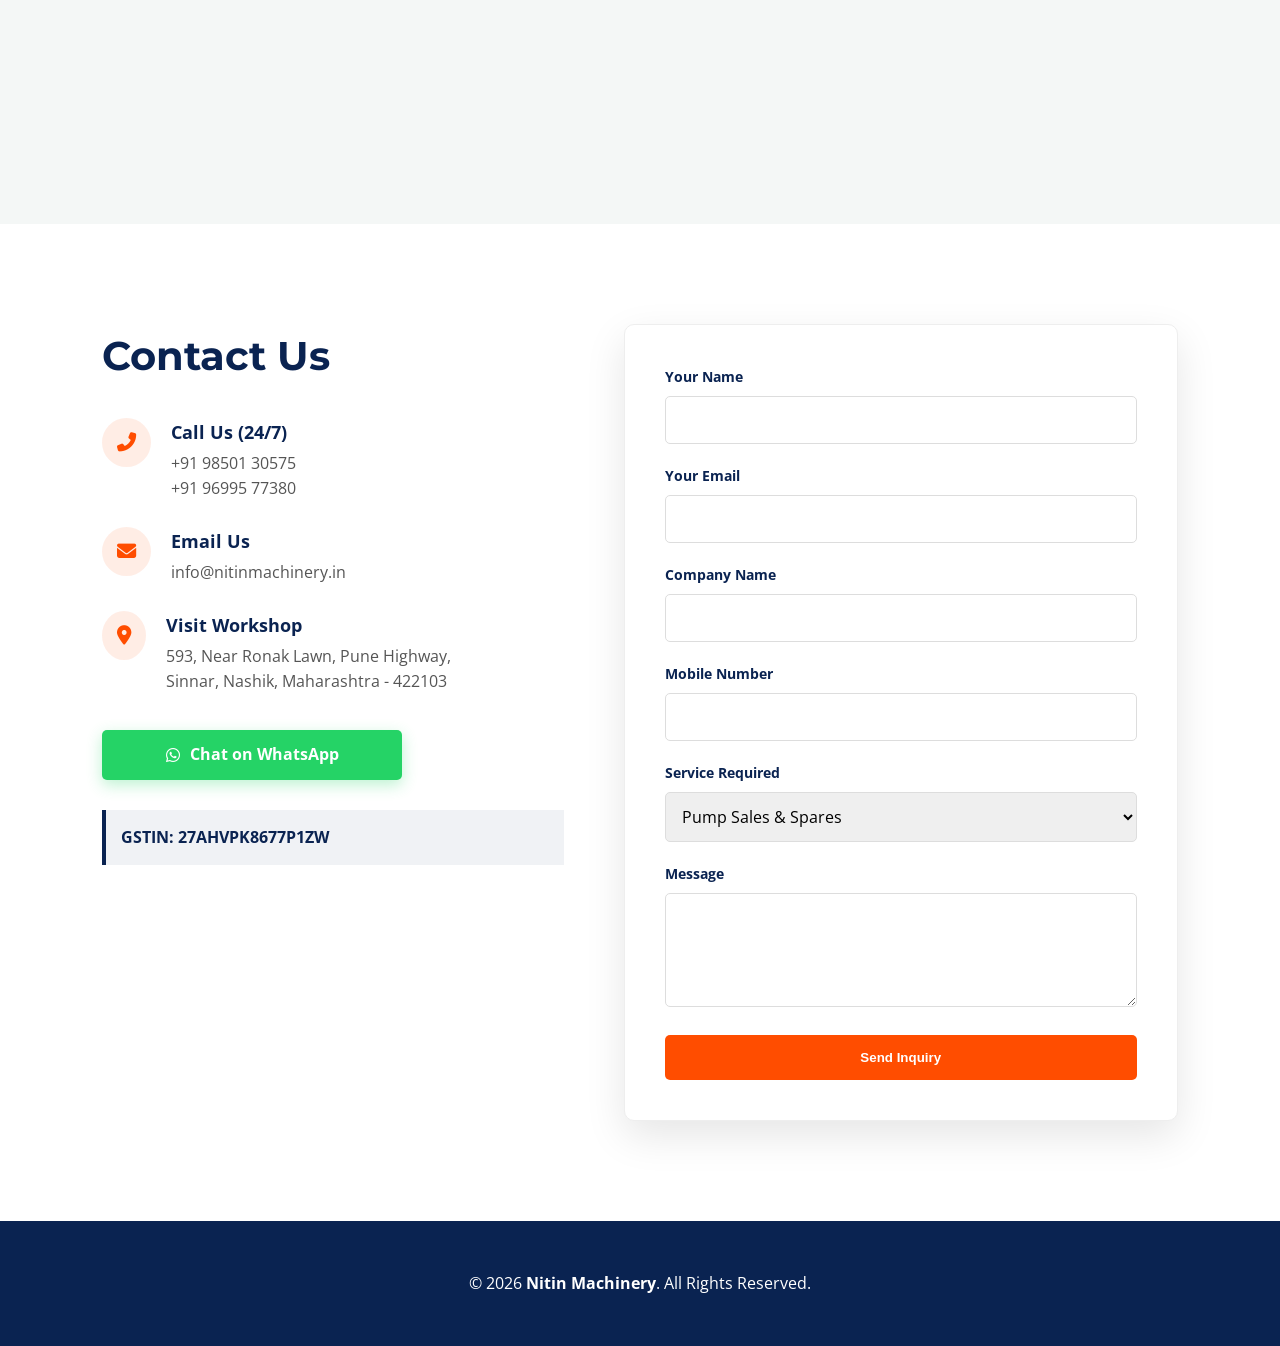
==== commit 046b39a1: "Update index.html" ====
--- a/index.html
+++ b/index.html
@@ -9,77 +9,156 @@
     <link rel="stylesheet" href="https://cdnjs.cloudflare.com/ajax/libs/font-awesome/6.4.0/css/all.min.css">
 
     <style>
+        /* --- CSS DESIGN --- */
         :root {
-            --primary: #0a2351; --accent: #ff4d00; --dark: #1a1a1a;
-            --light: #f4f7f6; --white: #ffffff; --whatsapp: #25D366;
-        }
+            --primary: #0a2351; /* Deep Navy */
+            --accent: #ff4d00;  /* Nitin Orange */
+            --dark: #1a1a1a;
+            --light: #f4f7f6;
+            --white: #ffffff;
+            --whatsapp: #25D366; /* WhatsApp Green */
+        }
+
         html { scroll-behavior: smooth; }
         * { margin: 0; padding: 0; box-sizing: border-box; }
-        body { font-family: 'Open Sans', sans-serif; color: var(--dark); line-height: 1.6; background-color: var(--white); overflow-x: hidden; }
-
-        nav { display: flex; justify-content: space-between; align-items: center; padding: 15px 8%; background: var(--white); position: sticky; top: 0; z-index: 1000; box-shadow: 0 4px 15px rgba(0,0,0,0.08); }
-        .logo-text { font-family: 'Montserrat', sans-serif; font-weight: 900; font-size: 1.8rem; color: var(--primary); text-transform: uppercase; letter-spacing: -1px; display: flex; align-items: center; gap: 12px; }
+        
+        body { 
+            font-family: 'Open Sans', sans-serif; 
+            color: var(--dark); 
+            line-height: 1.6; 
+            background-color: var(--white);
+            overflow-x: hidden; 
+        }
+
+        /* NAVIGATION */
+        nav {
+            display: flex; justify-content: space-between; align-items: center;
+            padding: 15px 8%; background: var(--white); 
+            position: sticky; top: 0; z-index: 1000;
+            box-shadow: 0 4px 15px rgba(0,0,0,0.08);
+        }
+        .logo-text {
+            font-family: 'Montserrat', sans-serif; font-weight: 900; font-size: 1.8rem;
+            color: var(--primary); text-transform: uppercase; letter-spacing: -1px;
+            display: flex; align-items: center; gap: 12px;
+        }
         .logo-text span { color: var(--accent); }
         .logo-icon { color: var(--accent); font-size: 1.6rem; }
+
         .nav-links { list-style: none; display: flex; gap: 30px; align-items: center; }
-        .nav-links a { text-decoration: none; color: var(--primary); font-weight: 700; font-size: 0.9rem; text-transform: uppercase; transition: 0.3s; }
+        .nav-links a { 
+            text-decoration: none; color: var(--primary); font-weight: 700; 
+            font-size: 0.9rem; text-transform: uppercase; transition: 0.3s; position: relative;
+        }
         .nav-links a:hover { color: var(--accent); }
         .nav-btn { background: var(--accent); color: white !important; padding: 10px 25px; border-radius: 4px; }
-
-        .hero { height: 85vh; background: linear-gradient(rgba(10, 35, 81, 0.85), rgba(10, 35, 81, 0.70)), url('https://images.unsplash.com/photo-1504328345606-18bbc8c9d7d1?auto=format&fit=crop&q=80&w=2070'); background-size: cover; background-position: center; display: flex; align-items: center; padding: 0 8%; color: white; }
+        .nav-btn:hover { background: #e04400; transform: translateY(-2px); }
+
+        /* HERO SECTION */
+        .hero {
+            height: 85vh;
+            background: linear-gradient(rgba(10, 35, 81, 0.85), rgba(10, 35, 81, 0.70)), 
+                        url('https://images.unsplash.com/photo-1504328345606-18bbc8c9d7d1?auto=format&fit=crop&q=80&w=2070');
+            background-size: cover; background-position: center;
+            display: flex; align-items: center; padding: 0 8%; color: white;
+        }
         .hero-content { max-width: 800px; animation: fadeUp 1s ease-out forwards; }
         .badge { background: var(--accent); color: white; padding: 5px 15px; font-weight: 700; border-radius: 20px; font-size: 0.85rem; display: inline-block; margin-bottom: 20px; }
         .hero h1 { font-family: 'Montserrat', sans-serif; font-size: 3.5rem; line-height: 1.1; margin-bottom: 20px; }
-        .btn { display: inline-block; background: var(--accent); color: white; padding: 15px 35px; font-weight: 700; text-decoration: none; border-radius: 5px; transition: 0.3s; cursor: pointer; border:none; }
+        .hero p { font-size: 1.2rem; margin-bottom: 35px; opacity: 0.9; max-width: 600px; }
+        .btn { display: inline-block; background: var(--accent); color: white; padding: 15px 35px; font-weight: 700; text-decoration: none; border-radius: 5px; transition: 0.3s; border: none; cursor: pointer; }
+        .btn:hover { background: #e04400; transform: translateY(-3px); }
 
         @keyframes fadeUp { from { opacity: 0; transform: translateY(30px); } to { opacity: 1; transform: translateY(0); } }
+
+        /* SCROLL ANIMATIONS */
         .reveal { opacity: 0; transform: translateY(50px); transition: all 0.8s ease-out; }
         .reveal.active { opacity: 1; transform: translateY(0); }
 
+        /* ABOUT SECTION */
         .about { padding: 100px 8%; display: flex; gap: 60px; align-items: center; background: white; }
-        .about-img { flex: 1; height: 500px; background: url('https://images.unsplash.com/photo-1504917595217-d4dc5ebe6122?auto=format&fit=crop&q=80&w=2070') center/cover; border-radius: 10px; position: relative; box-shadow: 20px 20px 0px rgba(10, 35, 81, 0.1); }
-        .experience-box { position: absolute; bottom: -30px; right: -30px; background: var(--accent); color: white; padding: 30px; text-align: center; border-radius: 8px; box-shadow: 0 10px 30px rgba(255, 77, 0, 0.3); }
+        .about-img { 
+            flex: 1; height: 500px; 
+            background: url('https://images.unsplash.com/photo-1504917595217-d4dc5ebe6122?auto=format&fit=crop&q=80&w=2070') center/cover; 
+            border-radius: 10px; position: relative; box-shadow: 20px 20px 0px rgba(10, 35, 81, 0.1);
+        }
+        .experience-box {
+            position: absolute; bottom: -30px; right: -30px; background: var(--accent); color: white;
+            padding: 30px; text-align: center; border-radius: 8px; box-shadow: 0 10px 30px rgba(255, 77, 0, 0.3);
+            transition: transform 0.3s;
+        }
+        .experience-box:hover { transform: scale(1.05); }
         .experience-box .num { display: block; font-size: 3rem; font-weight: 900; line-height: 1; }
+        .experience-box .txt { font-weight: 700; font-size: 0.9rem; text-transform: uppercase; }
+
         .about-text { flex: 1; }
-        .about-text h2 { font-family: 'Montserrat', sans-serif; font-size: 2.5rem; color: var(--primary); margin-bottom: 25px; }
+        .section-tag { color: var(--accent); font-weight: 800; text-transform: uppercase; letter-spacing: 1px; display: block; margin-bottom: 10px; }
+        .about-text h2 { font-family: 'Montserrat', sans-serif; font-size: 2.5rem; color: var(--primary); margin-bottom: 25px; line-height: 1.2; }
+        .about-text p { margin-bottom: 20px; color: #555; font-size: 1.05rem; }
         .features-list { list-style: none; margin-top: 20px; }
         .features-list li { display: flex; align-items: center; margin-bottom: 15px; font-weight: 600; color: var(--primary); }
-        .features-list i { color: var(--accent); margin-right: 15px; }
-
+        .features-list i { color: var(--accent); margin-right: 15px; font-size: 1.2rem; }
+        
+        .ceo-signature { margin-top: 30px; border-left: 4px solid var(--accent); padding-left: 20px; }
+        .ceo-name { color: var(--primary); font-family: 'Montserrat', sans-serif; font-weight: 800; font-size: 1.3rem; margin-bottom: 5px; }
+        .ceo-title { color: #777; font-size: 0.9rem; font-weight: 600; text-transform: uppercase; }
+
+        /* SERVICES GRID */
         .services { padding: 100px 8%; background: var(--light); text-align: center; }
-        .service-grid { display: grid; grid-template-columns: repeat(auto-fit, minmax(300px, 1fr)); gap: 30px; margin-top: 60px; }
-        .card { background: white; border-radius: 8px; padding: 0; box-shadow: 0 10px 30px rgba(0,0,0,0.05); transition: 0.3s; border-bottom: 4px solid transparent; text-align: left; display: flex; flex-direction: column; text-decoration: none; color: inherit; overflow: hidden; }
+        .services h2 { font-family: 'Montserrat', sans-serif; font-size: 2.5rem; color: var(--primary); margin-bottom: 60px; }
+        .service-grid { display: grid; grid-template-columns: repeat(auto-fit, minmax(300px, 1fr)); gap: 30px; }
+        
+        .card { 
+            background: white; border-radius: 8px; padding: 0; 
+            box-shadow: 0 10px 30px rgba(0,0,0,0.05); transition: 0.3s; 
+            border-bottom: 4px solid transparent; text-align: left;
+            display: flex; flex-direction: column;
+            text-decoration: none; color: inherit; cursor: pointer; position: relative;
+            overflow: hidden; 
+        }
         .card:hover { transform: translateY(-10px); border-bottom: 4px solid var(--accent); }
         .card-img-box { width: 100%; height: 220px; background: #fff; overflow: hidden; border-bottom: 1px solid #eee; }
-        .card-img-box img { width: 100%; height: 100%; object-fit: contain; padding: 20px; transition: 0.5s; }
+        .card-img-box img { width: 100%; height: 100%; object-fit: contain; padding: 20px; transition: transform 0.5s ease; }
+        .card:hover .card-img-box img { transform: scale(1.1); }
         .card-content { padding: 25px; }
         .card h3 { font-size: 1.5rem; margin-bottom: 10px; color: var(--primary); font-weight: 700; }
+        .card-desc { font-size: 0.95rem; color: #555; margin-bottom: 20px; line-height: 1.6; }
         .card-list { list-style: none; padding-top: 15px; border-top: 1px solid #eee; }
         .card-list li { margin-bottom: 10px; display: flex; align-items: flex-start; color: #444; font-size: 0.9rem; font-weight: 600; }
         .card-list li::before { content: "✔"; color: var(--accent); margin-right: 10px; font-weight: bold; }
 
+        /* CONTACT SECTION */
         .contact { padding: 100px 8%; display: grid; grid-template-columns: 1fr 1.2fr; gap: 60px; background: white; }
         .contact-info h2 { font-family: 'Montserrat', sans-serif; font-size: 2.5rem; color: var(--primary); margin-bottom: 30px; }
         .info-item { display: flex; margin-bottom: 25px; align-items: flex-start; }
         .info-item i { background: rgba(255, 77, 0, 0.1); color: var(--accent); padding: 15px; border-radius: 50%; margin-right: 20px; font-size: 1.2rem; }
+        .info-item div h4 { font-size: 1.1rem; color: var(--primary); margin-bottom: 5px; }
         .contact-link { text-decoration: none; color: #555; transition: 0.3s; display: block; }
         .contact-link:hover { color: var(--accent); }
         .gst-box { margin-top: 30px; padding: 15px; background: #f0f2f5; border-left: 4px solid var(--primary); font-weight: 700; color: var(--primary); }
-        .whatsapp-btn { display: inline-flex; align-items: center; justify-content: center; gap: 10px; background-color: var(--whatsapp); color: white; padding: 12px 25px; border-radius: 5px; text-decoration: none; font-weight: 700; margin-top: 10px; box-shadow: 0 5px 15px rgba(37, 211, 102, 0.3); width: 100%; max-width: 300px; }
+        
+        .whatsapp-btn {
+            display: inline-flex; align-items: center; justify-content: center; gap: 10px;
+            background-color: var(--whatsapp); color: white; padding: 12px 25px;
+            border-radius: 5px; text-decoration: none; font-weight: 700; margin-top: 10px;
+            transition: 0.3s; box-shadow: 0 5px 15px rgba(37, 211, 102, 0.3); width: 100%; max-width: 300px;
+        }
+        .whatsapp-btn:hover { background-color: #128C7E; transform: translateY(-3px); }
 
         .contact-form { background: white; padding: 40px; border-radius: 10px; box-shadow: 0 15px 40px rgba(0,0,0,0.1); border: 1px solid #eee; }
         .form-group { margin-bottom: 20px; }
-        .form-group label { display: block; font-weight: 700; margin-bottom: 8px; color: var(--primary); }
-        .form-group input, .form-group select, .form-group textarea { width: 100%; padding: 12px; border: 1px solid #ddd; border-radius: 5px; font-family: inherit; }
+        .form-group label { display: block; font-weight: 700; margin-bottom: 8px; color: var(--primary); font-size: 0.9rem; }
+        .form-group input, .form-group select, .form-group textarea { width: 100%; padding: 12px; border: 1px solid #ddd; border-radius: 5px; font-family: inherit; font-size: 1rem; }
         
         footer { background: var(--primary); color: white; padding: 50px 8%; text-align: center; }
 
         @media (max-width: 768px) {
-            nav { flex-direction: column; }
-            .nav-links { margin-top: 15px; width: 100%; border-top: 1px solid #eee; padding-top: 15px; justify-content: center; }
-            .hero { text-align: center; }
-            .about, .contact { grid-template-columns: 1fr; padding: 60px 5%; }
-            .experience-box { right: 10px; bottom: -20px; }
+            nav { flex-direction: column; padding: 15px 5%; }
+            .nav-links { flex-direction: row; flex-wrap: wrap; justify-content: center; gap: 15px; margin-top: 15px; width: 100%; border-top: 1px solid #eee; padding-top: 15px; }
+            .hero { padding: 100px 5%; height: auto; min-height: 80vh; text-align: center; }
+            .about, .contact { grid-template-columns: 1fr; padding: 60px 5%; flex-direction: column; }
+            .about-img { width: 100%; height: 300px; }
+            .experience-box { right: 10px; bottom: -20px; padding: 20px; }
         }
     </style>
 </head>
@@ -106,17 +185,25 @@
 
     <section id="about" class="about reveal">
         <div class="about-img">
-            <div class="experience-box"><span class="num">27</span><span class="txt">Years of<br>Trust</span></div>
+            <div class="experience-box">
+                <span class="num">27</span>
+                <span class="txt">Years of<br>Trust</span>
+            </div>
         </div>
         <div class="about-text">
             <span class="section-tag">Since 1999</span>
             <h2>Powering Industry for Nearly Three Decades</h2>
-            <p>At <strong>Nitin Machinery</strong>, we ensure the heartbeat of your production line never stops. We understand that in an MIDC unit, downtime is lost revenue.</p>
+            <p>At <strong>Nitin Machinery</strong>, we don't just repair equipment; we ensure the heartbeat of your production line never stops.</p>
+            <p>We understand that in an MIDC unit, downtime is lost revenue. That’s why our approach is built on technical precision and customer longevity.</p>
             <ul class="features-list">
                 <li><i class="fas fa-check-circle"></i> <strong>Technical Precision:</strong> High-grade materials & rigorous testing.</li>
                 <li><i class="fas fa-check-circle"></i> <strong>Long-term Relationships:</strong> We prioritize client success over quick fixes.</li>
+                <li><i class="fas fa-check-circle"></i> <strong>Local Speed:</strong> Rapid response for Sinnar & Nashik units.</li>
             </ul>
-            <div class="ceo-signature"><div class="ceo-name">Nitin Katyare</div><div class="ceo-title">CEO & Founder</div></div>
+            <div class="ceo-signature">
+                <div class="ceo-name">Nitin Katyare</div>
+                <div class="ceo-title">CEO & Founder</div>
+            </div>
         </div>
     </section>
 
@@ -125,35 +212,94 @@
         <div class="service-grid">
             <a href="products/pumps.html" class="card reveal">
                 <div class="card-img-box"><img src="products/images/pump-sales/submersible.png" alt="Pumps"></div>
-                <div class="card-content"><h3>Pump Sales & Spares</h3><ul class="card-list"><li>New Submersible & Open-well</li><li>Stockist of Genuine Spares</li></ul></div>
+                <div class="card-content">
+                    <h3>Pump Sales & Spares</h3>
+                    <p class="card-desc">Authorized dealers for leading industrial pumps. Complete sales support and genuine spare parts.</p>
+                    <ul class="card-list">
+                        <li>New Submersible & Open-well</li>
+                        <li>Stockist of Genuine Spares</li>
+                        <li>Sales of New AC/DC Motors</li>
+                    </ul>
+                </div>
             </a>
             <a href="products/engines.html" class="card reveal">
                 <div class="card-img-box"><img src="products/images/engine/overhaul.png" alt="Engines"></div>
-                <div class="card-content"><h3>Diesel/Petrol Repair</h3><ul class="card-list"><li>Vibrators & Mixers Repair</li><li>Engine Overhauling</li></ul></div>
+                <div class="card-content">
+                    <h3>Diesel/Petrol Repair</h3>
+                    <p class="card-desc">Specialized workshop for construction and industrial engines.</p>
+                    <ul class="card-list">
+                        <li>Repairing of Vibrators & Mixers</li>
+                        <li>Petrol/Diesel Engine Overhauling</li>
+                        <li>Genuine Spares (Pistons, Filters)</li>
+                    </ul>
+                </div>
             </a>
             <a href="products/rewinding.html" class="card reveal">
                 <div class="card-img-box"><img src="products/images/rewinding/AC_motor_rewinding.png" alt="Rewinding"></div>
-                <div class="card-content"><h3>Motor Rewinding</h3><ul class="card-list"><li>AC/DC Motor Rewinding</li><li>High HP Motor Restoration</li></ul></div>
+                <div class="card-content">
+                    <h3>Motor Rewinding</h3>
+                    <p class="card-desc">Precision rewinding using high-grade copper and Class-H insulation.</p>
+                    <ul class="card-list">
+                        <li>AC/DC Motor Rewinding</li>
+                        <li>High HP Motor Restoration</li>
+                        <li>Stator & Rotor Varnishing</li>
+                    </ul>
+                </div>
             </a>
             <a href="products/press.html" class="card reveal">
                 <div class="card-img-box"><img src="products/images/press/bearing.png" alt="Press"></div>
-                <div class="card-content"><h3>400-Ton Hydraulic Press</h3><ul class="card-list"><li>Seized Bearing Removal</li><li>Heavy Pin & Bushing Work</li></ul></div>
+                <div class="card-content">
+                    <h3>400-Ton Hydraulic Press</h3>
+                    <ul class="card-list">
+                        <li>Removal of Seized Bearings</li>
+                        <li>Heavy Pin & Bushing Work</li>
+                        <li>Industrial Straightening Jobs</li>
+                    </ul>
+                </div>
             </a>
             <a href="products/hoses.html" class="card reveal">
                 <div class="card-img-box"><img src="products/images/hoses/crimping.png" alt="Hoses"></div>
-                <div class="card-content"><h3>Hose Pipe Crimping</h3><ul class="card-list"><li>High-Pressure Hoses</li><li>Precision Machine Crimping</li></ul></div>
+                <div class="card-content">
+                    <h3>Hose Pipe Crimping</h3>
+                    <ul class="card-list">
+                        <li>High-Pressure Hydraulic Hoses</li>
+                        <li>Custom Fittings Assembly</li>
+                        <li>Precision Machine Crimping</li>
+                    </ul>
+                </div>
             </a>
             <a href="products/transformers.html" class="card reveal">
                 <div class="card-img-box"><img src="products/images/transformers/rewinding.png" alt="Transformers"></div>
-                <div class="card-content"><h3>Transformer Services</h3><ul class="card-list"><li>Transformer Rewinding</li><li>Oil Filtration</li></ul></div>
-            </a>
-            <a href="products/repair.html" class="card reveal">
+                <div class="card-content">
+                    <h3>Transformer Services</h3>
+                    <ul class="card-list">
+                        <li>Transformer Rewinding</li>
+                        <li>Oil Filtration & Testing</li>
+                        <li>General Maintenance</li>
+                    </ul>
+                </div>
+            </a>
+             <a href="products/repair.html" class="card reveal">
                 <div class="card-img-box"><img src="products/images/repair/submersible.png" alt="Repair"></div>
-                <div class="card-content"><h3>Pump Repair Services</h3><ul class="card-list"><li>Fast Leak Fixing</li><li>Seal Replacement</li></ul></div>
+                <div class="card-content">
+                    <h3>Pump Repair Services</h3>
+                    <ul class="card-list">
+                        <li>Submersible & Centrifugal Repair</li>
+                        <li>Impeller & Seal Change</li>
+                        <li>Site Installation Support</li>
+                    </ul>
+                </div>
             </a>
             <a href="products/amc.html" class="card reveal">
                 <div class="card-img-box"><img src="https://images.unsplash.com/photo-1581091226825-a6a2a5aee158?auto=format&fit=crop&q=80&w=1000" style="object-fit: cover;" alt="AMC"></div>
-                <div class="card-content"><h3>Annual Maintenance (AMC)</h3><ul class="card-list"><li>Scheduled Inspections</li><li>Priority Breakdown Support</li></ul></div>
+                <div class="card-content">
+                    <h3>Annual Maintenance (AMC)</h3>
+                    <ul class="card-list">
+                        <li>Factory-wide Motor Inspection</li>
+                        <li>Priority Breakdown Response</li>
+                        <li>Reduced Repair Costs</li>
+                    </ul>
+                </div>
             </a>
         </div>
     </section>
@@ -169,19 +315,21 @@
             </div>
             <div class="info-item"><i class="fas fa-envelope"></i>
                 <div><h4>Email Us</h4>
-                    <a href="mailto:info@nitinmachinery.in" class="contact-link">info@nitinmachinery.in</a>
+                    <a href="googlegmail:///co?to=info@nitinmachinery.in" onclick="window.location.href='mailto:info@nitinmachinery.in'; return false;" class="contact-link">info@nitinmachinery.in</a>
                 </div>
             </div>
             <div class="info-item"><i class="fas fa-map-marker-alt"></i>
                 <div><h4>Visit Workshop</h4>
-                    <a href="http://googleusercontent.com/maps.google.com/7" target="_blank" class="contact-link"><p>593, Near Ronak Lawn, Pune Highway, Sinnar, Nashik - 422103</p></a>
-                </div>
-            </div>
-            <a href="https://wa.me/919850130575" target="_blank" class="whatsapp-btn"><i class="fab fa-whatsapp"></i> Chat on WhatsApp</a>
+                    <a href="https://maps.google.com/?q=Nitin+Machinery+Sinnar" target="_blank" class="contact-link">
+                        <p>593, Near Ronak Lawn, Pune Highway,<br>Sinnar, Nashik, Maharashtra - 422103</p>
+                    </a>
+                </div>
+            </div>
+            <a href="https://wa.me/919850130575?text=Hello%20Nitin%20Machinery" target="_blank" class="whatsapp-btn"><i class="fab fa-whatsapp"></i> Chat on WhatsApp</a>
             <div class="gst-box">GSTIN: 27AHVPK8677P1ZW</div>
         </div>
         <div class="contact-form">
-            <form onsubmit="alert('Inquiry Sent Successfully!'); return false;">
+            <form onsubmit="alert('Thank you! We have received your inquiry.'); return false;">
                 <div class="form-group"><label>Your Name</label><input type="text" required></div>
                 <div class="form-group"><label>Your Email</label><input type="email" required></div>
                 <div class="form-group"><label>Company Name</label><input type="text" required></div>
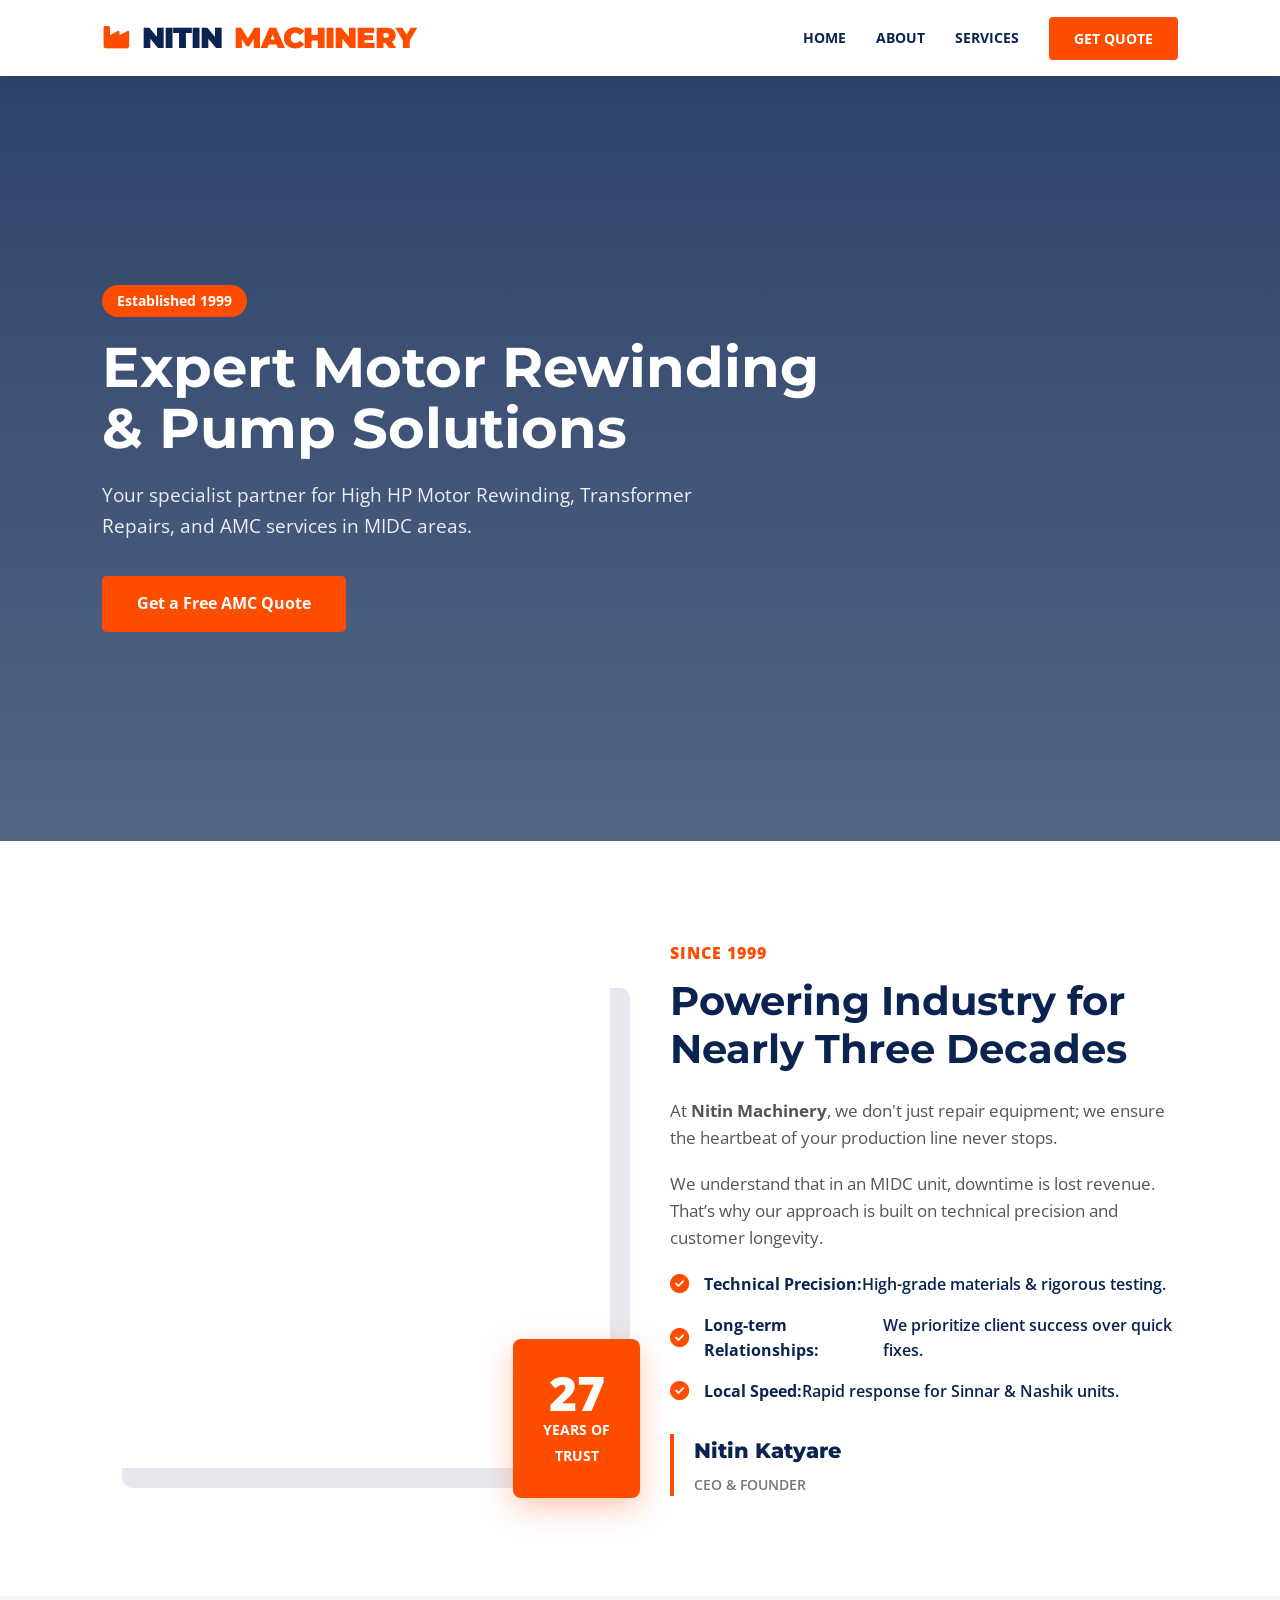
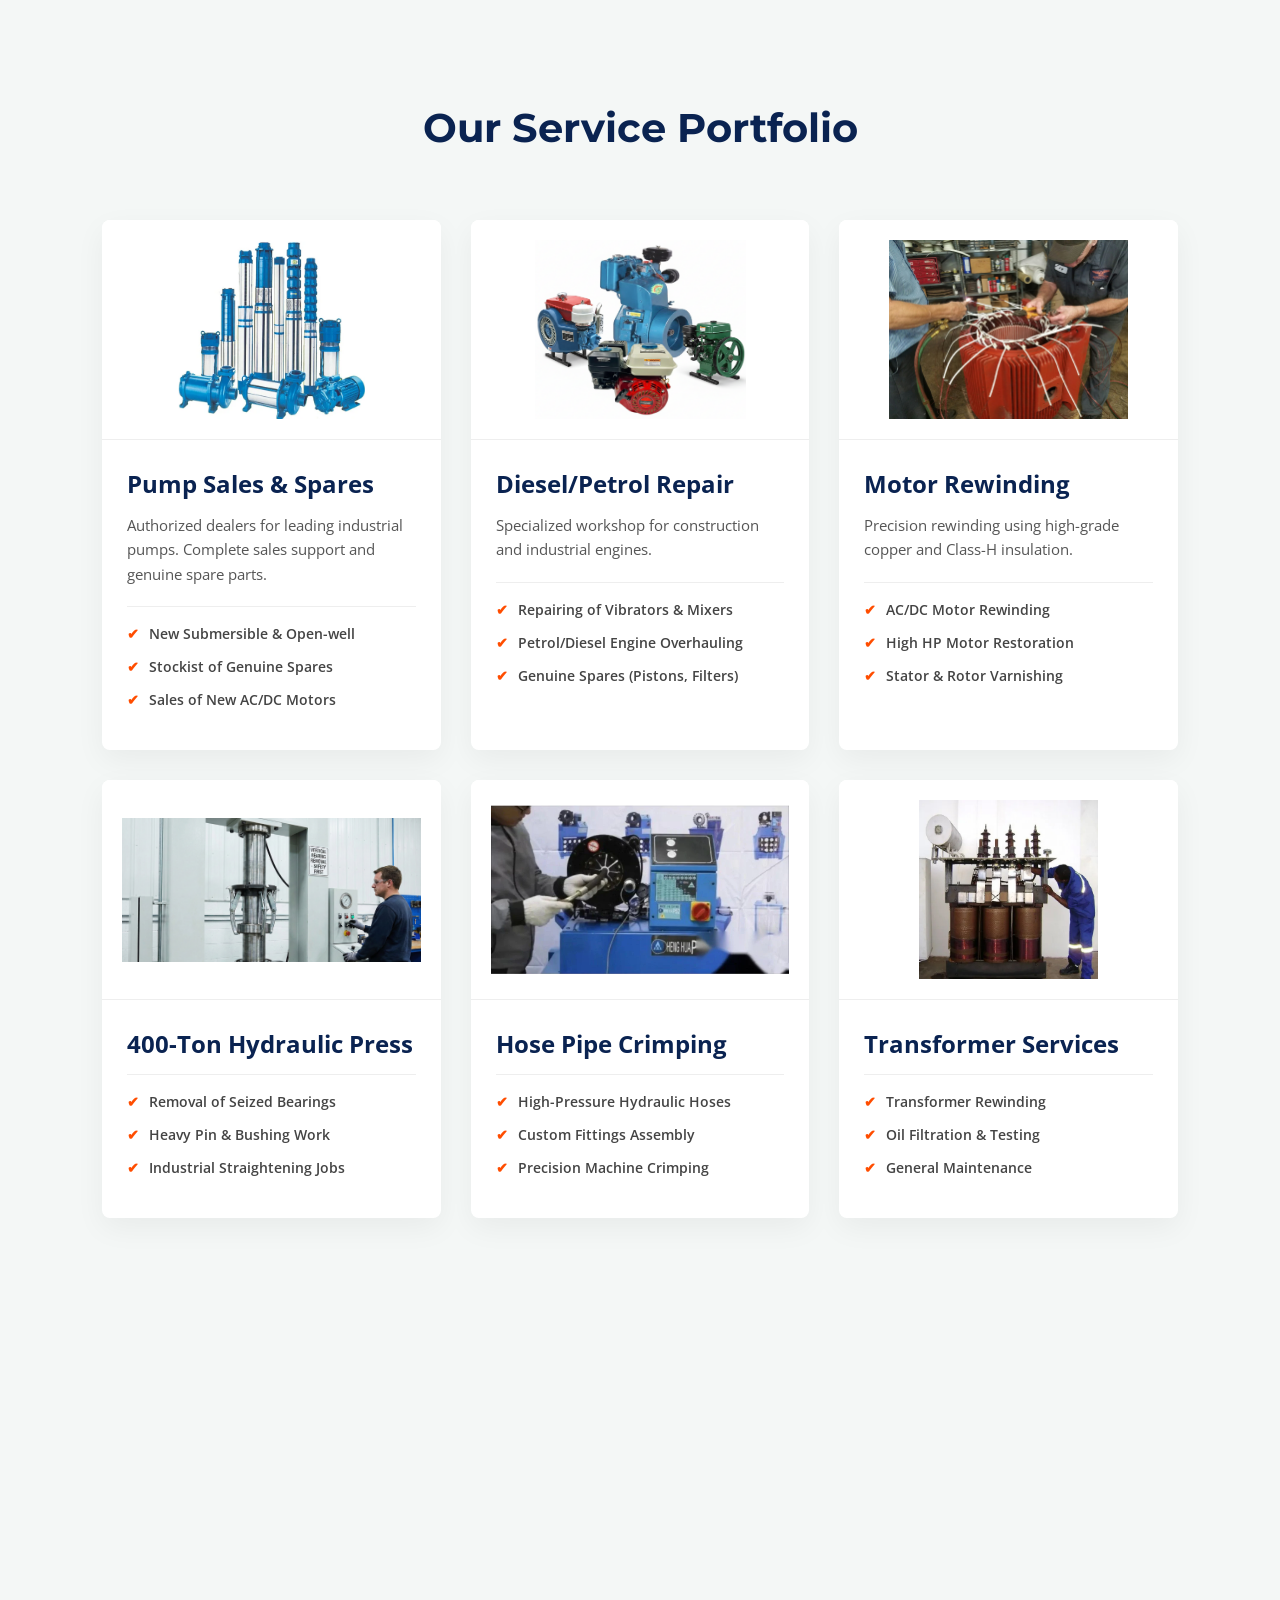
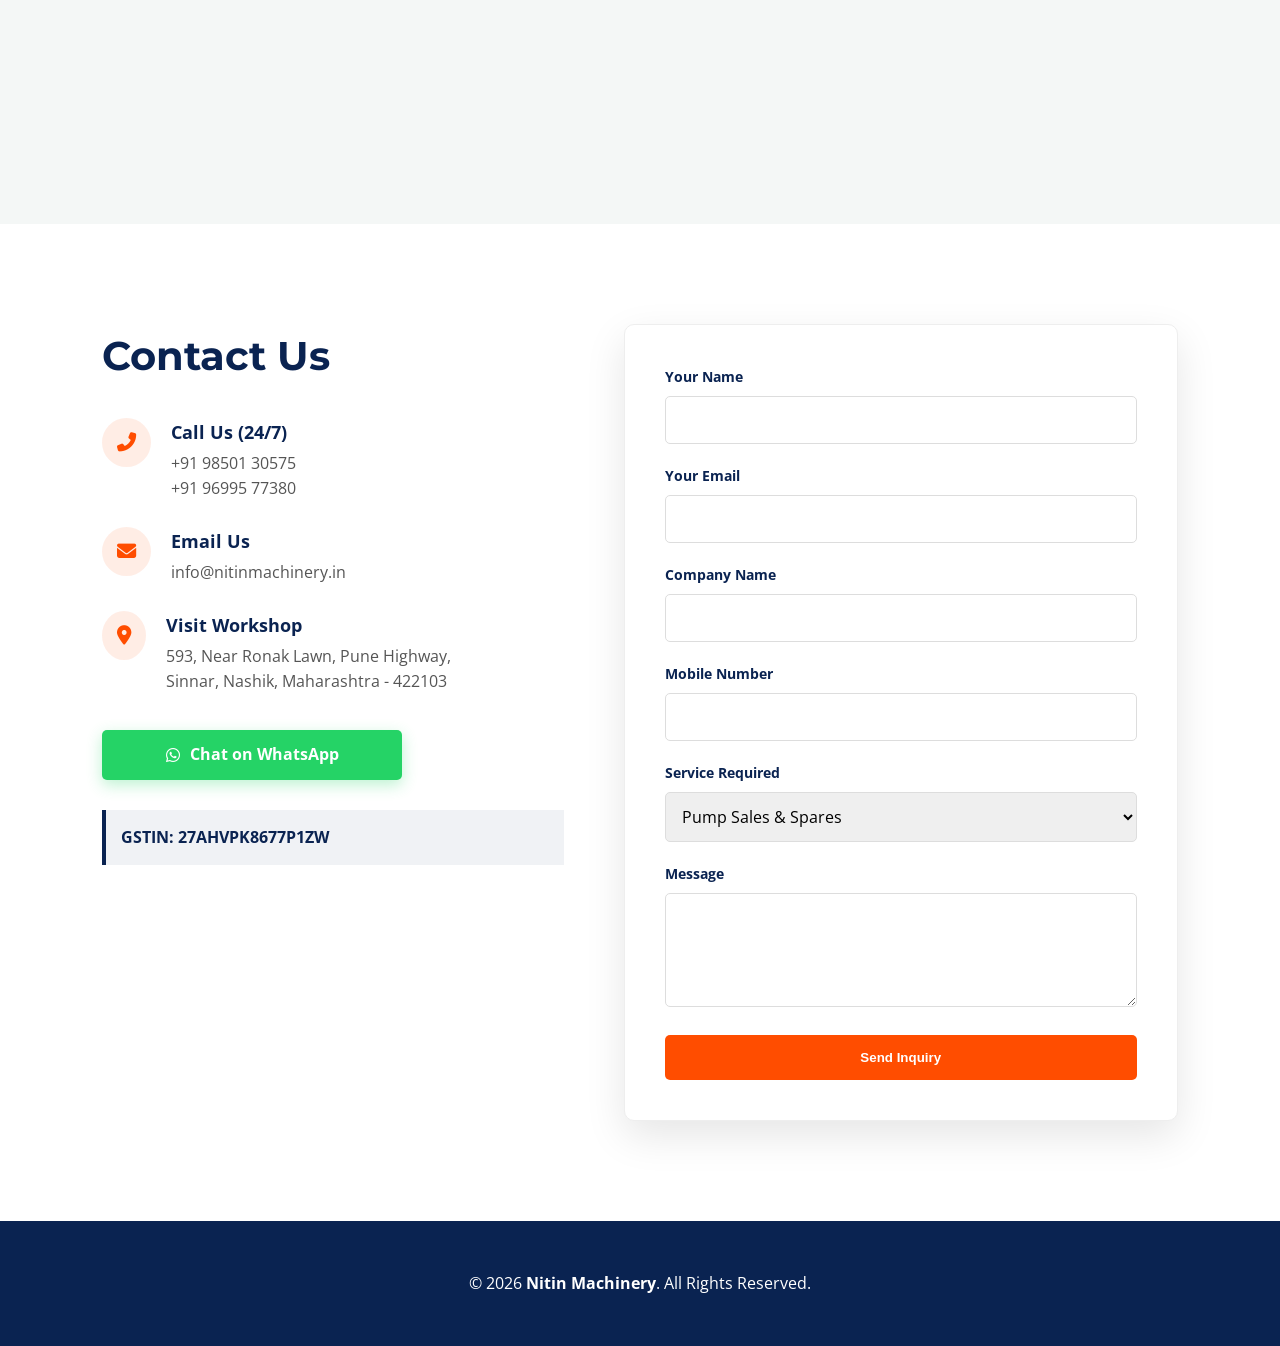
==== commit b49cbbcf: "Update index.html" ====
--- a/index.html
+++ b/index.html
@@ -51,7 +51,7 @@
             font-size: 0.9rem; text-transform: uppercase; transition: 0.3s; position: relative;
         }
         .nav-links a:hover { color: var(--accent); }
-        .nav-btn { background: var(--accent); color: white !important; padding: 10px 25px; border-radius: 4px; }
+        .nav-btn { background: var(--accent); color: white !important; padding: 10px 25px; border-radius: 4px; display: inline-block; }
         .nav-btn:hover { background: #e04400; transform: translateY(-2px); }
 
         /* HERO SECTION */
@@ -315,12 +315,12 @@
             </div>
             <div class="info-item"><i class="fas fa-envelope"></i>
                 <div><h4>Email Us</h4>
-                    <a href="googlegmail:///co?to=info@nitinmachinery.in" onclick="window.location.href='mailto:info@nitinmachinery.in'; return false;" class="contact-link">info@nitinmachinery.in</a>
+                    <a href="mailto:info@nitinmachinery.in" class="contact-link">info@nitinmachinery.in</a>
                 </div>
             </div>
             <div class="info-item"><i class="fas fa-map-marker-alt"></i>
                 <div><h4>Visit Workshop</h4>
-                    <a href="https://maps.google.com/?q=Nitin+Machinery+Sinnar" target="_blank" class="contact-link">
+                    <a href="http://maps.google.com/?q=Nitin+Machinery+Sinnar" target="_blank" class="contact-link">
                         <p>593, Near Ronak Lawn, Pune Highway,<br>Sinnar, Nashik, Maharashtra - 422103</p>
                     </a>
                 </div>
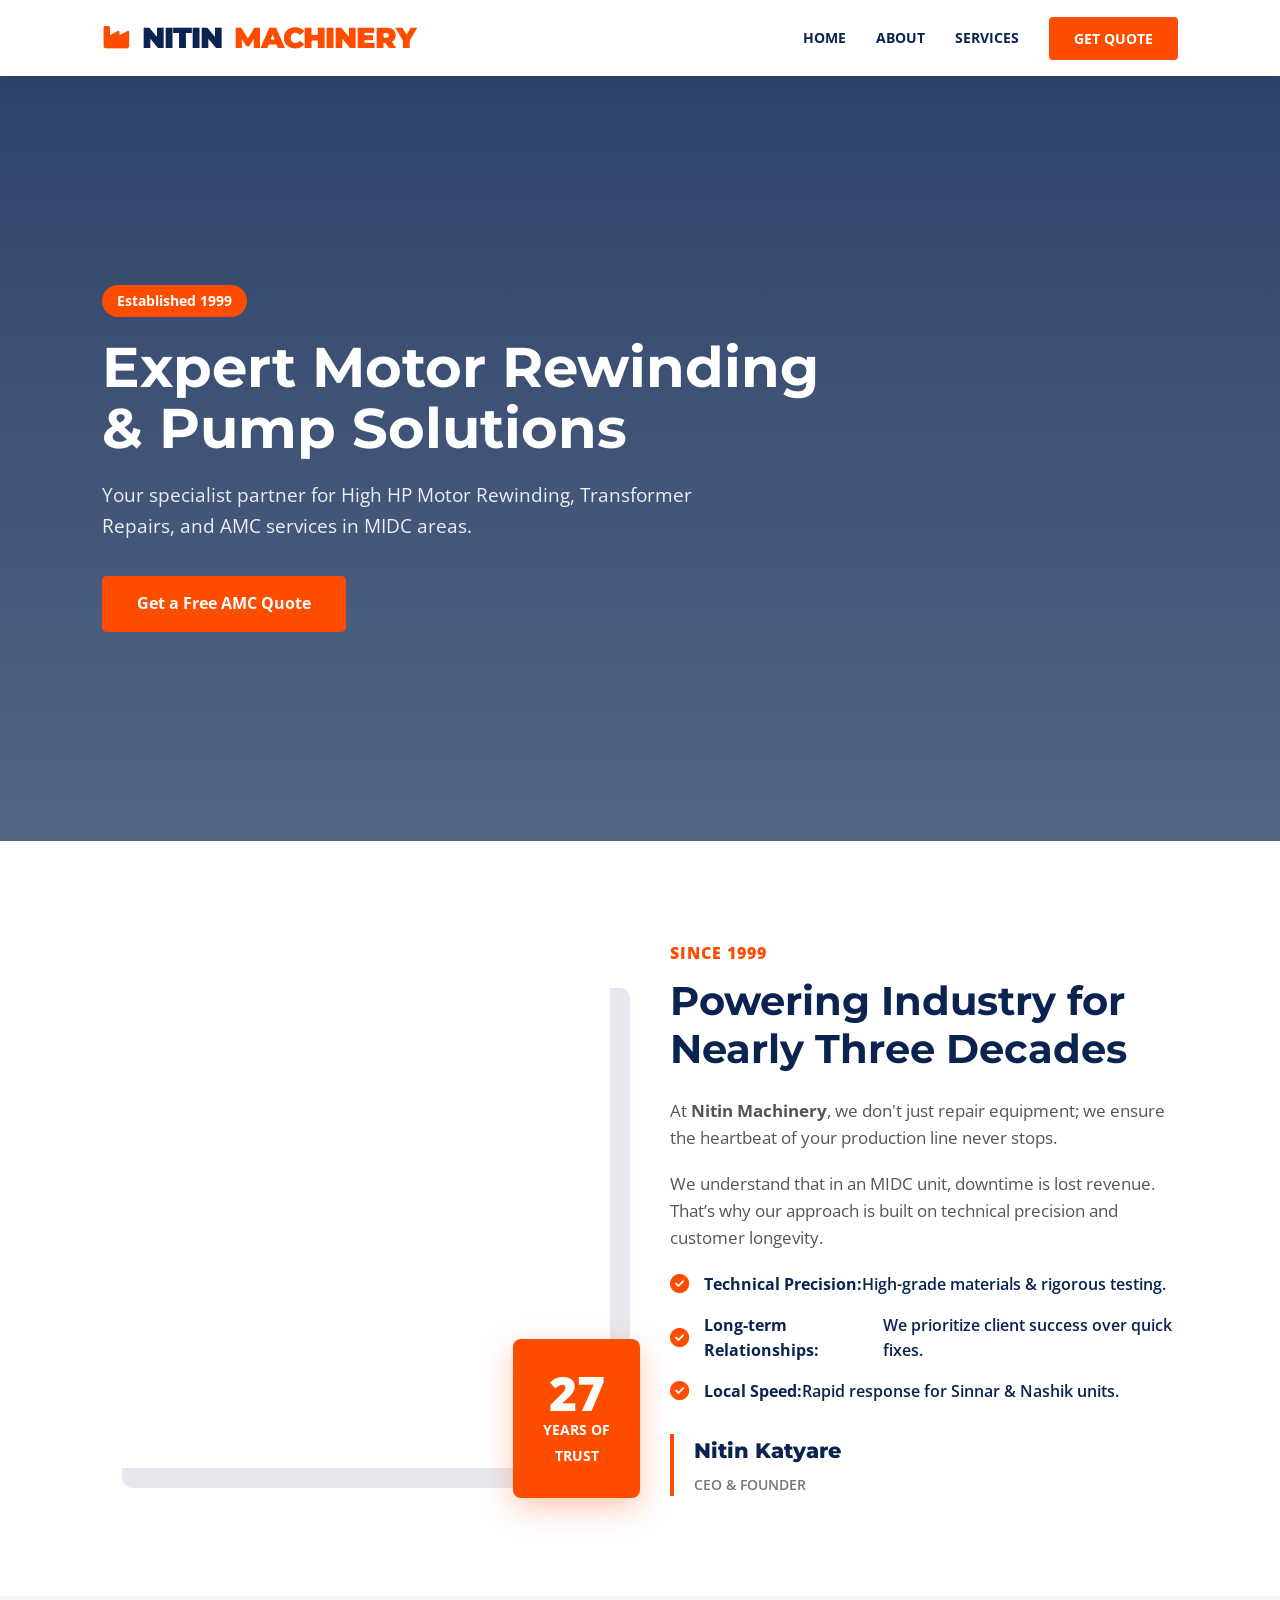
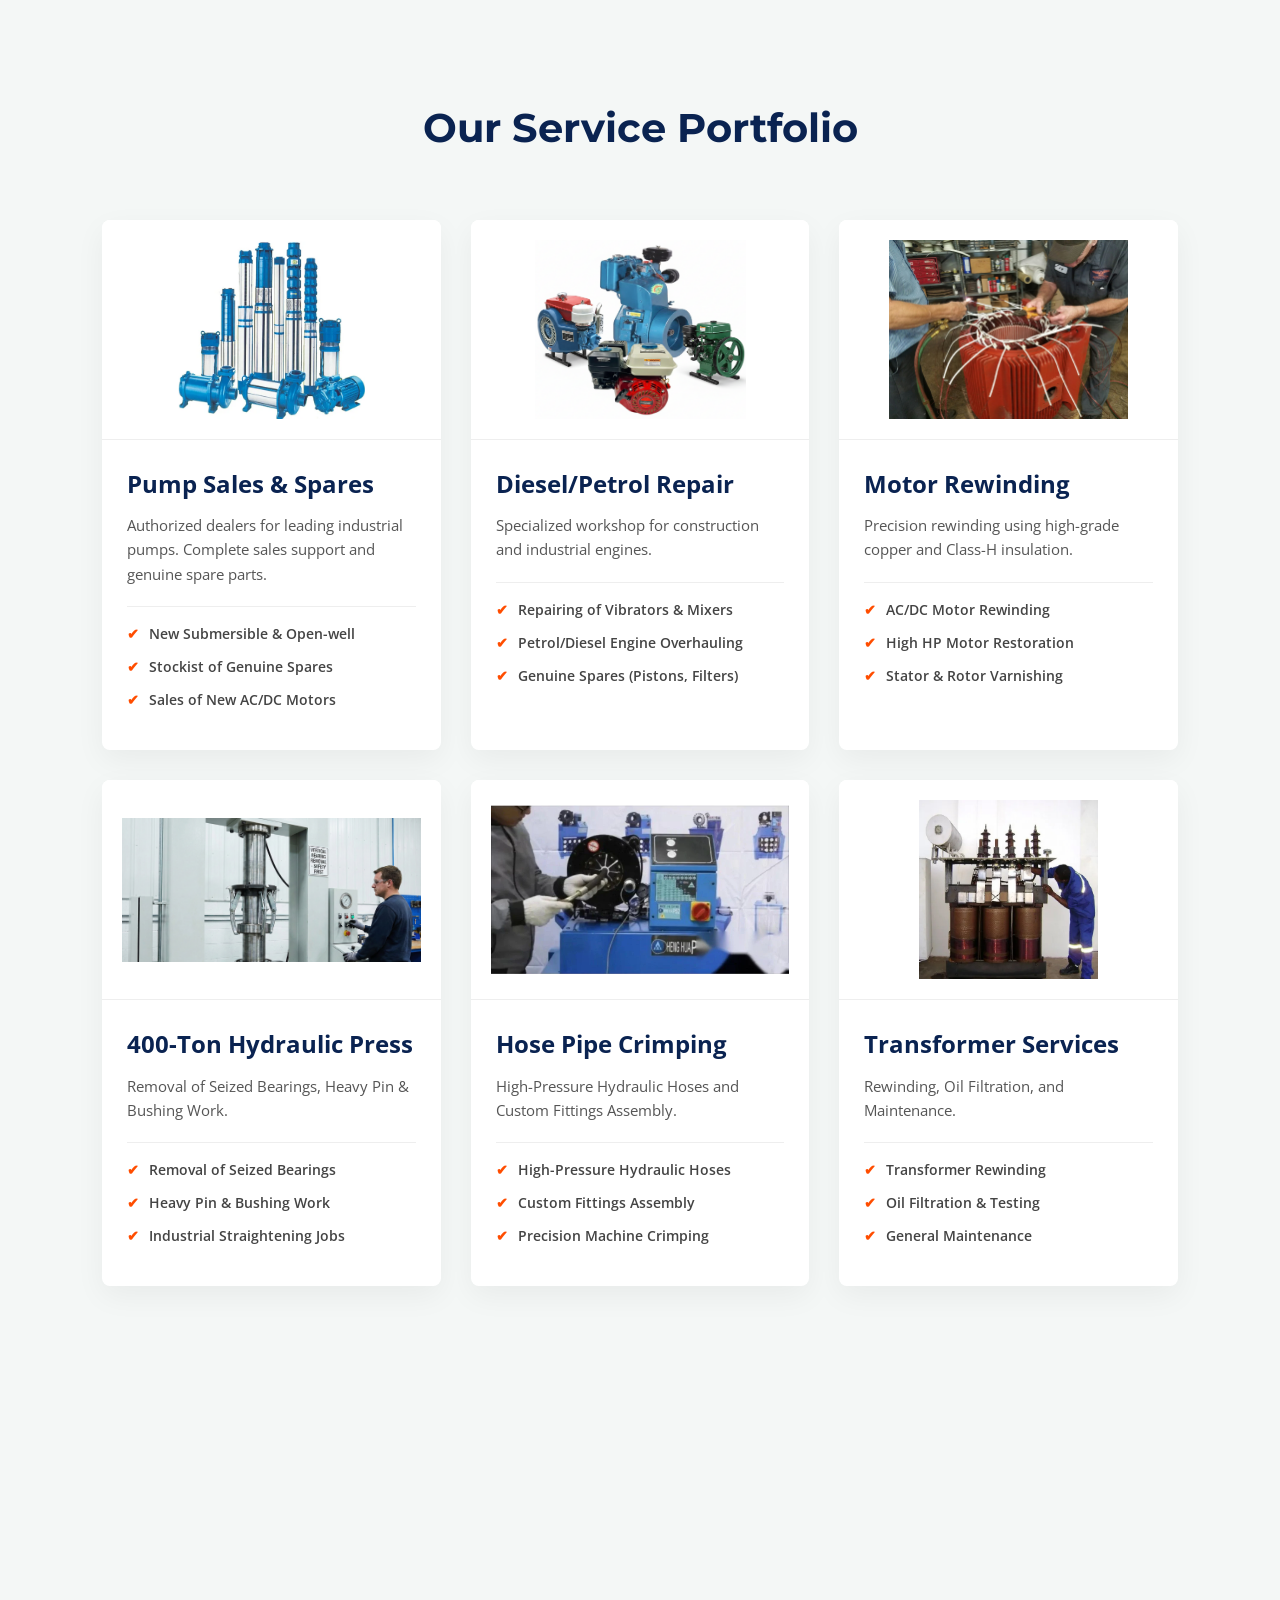
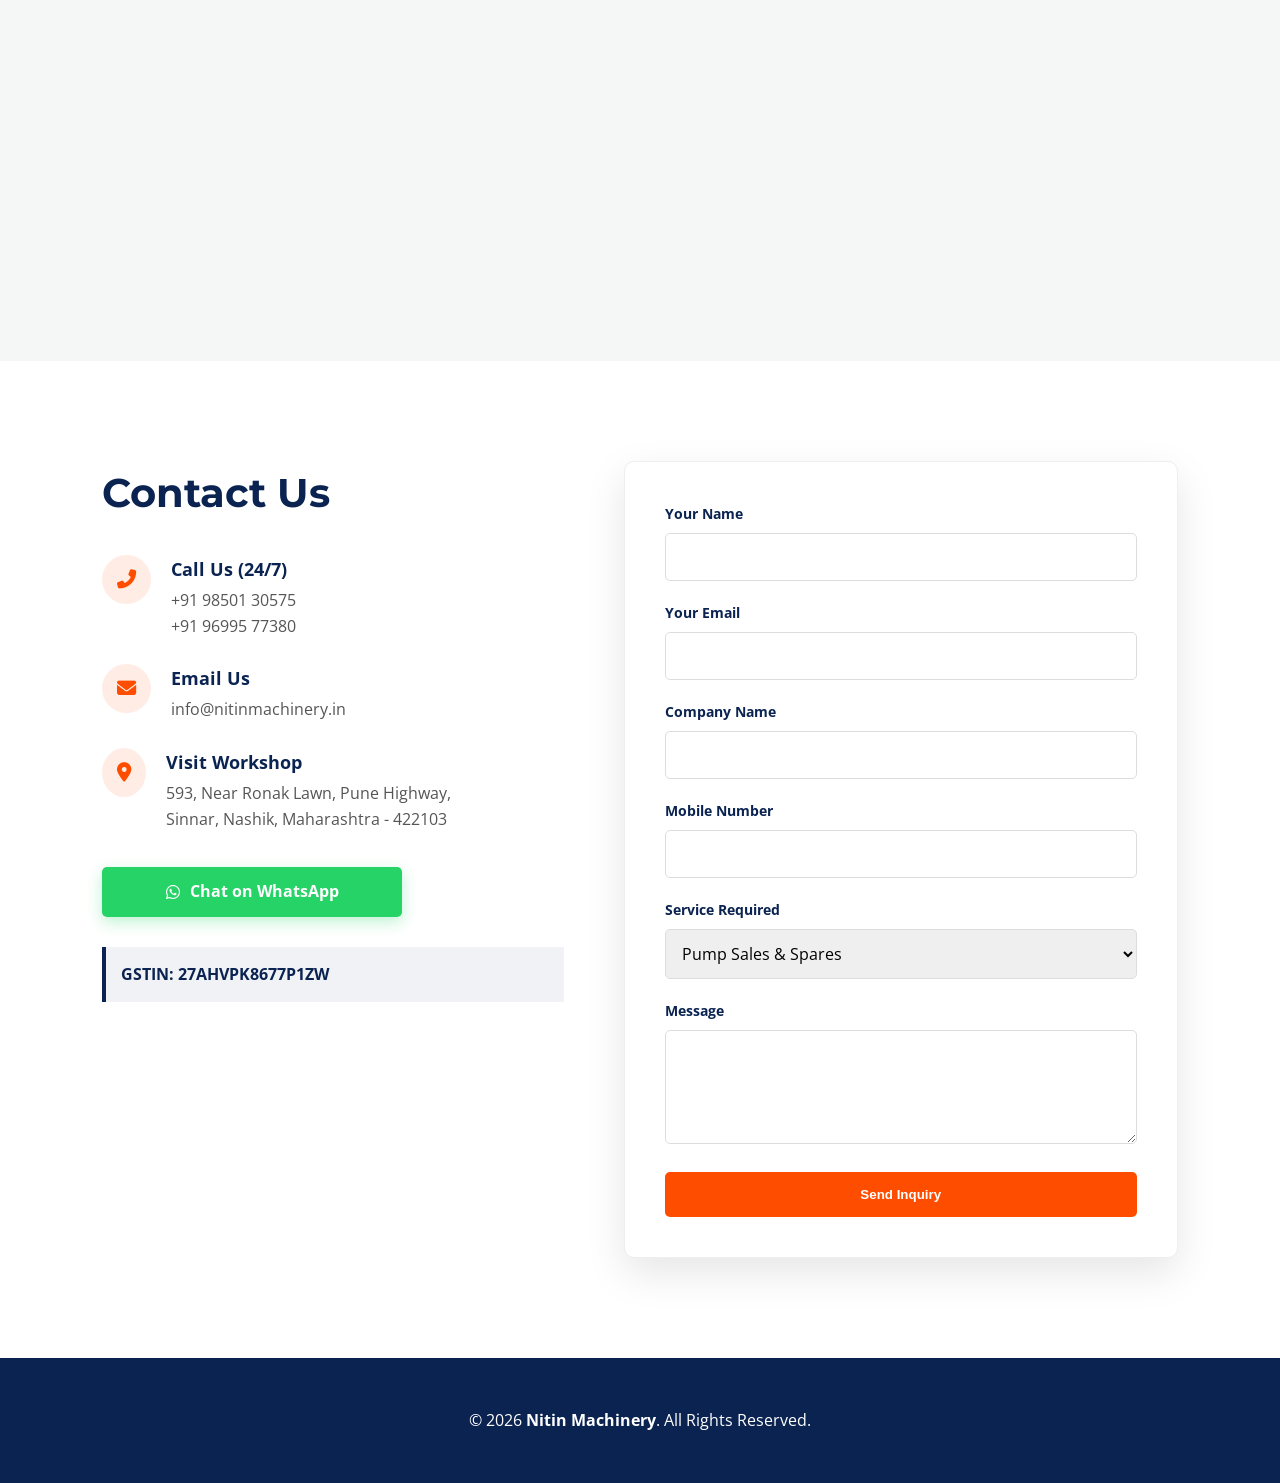
==== commit b4787cf8: "Update index.html" ====
--- a/index.html
+++ b/index.html
@@ -250,6 +250,7 @@
                 <div class="card-img-box"><img src="products/images/press/bearing.png" alt="Press"></div>
                 <div class="card-content">
                     <h3>400-Ton Hydraulic Press</h3>
+                    <p class="card-desc">Removal of Seized Bearings, Heavy Pin & Bushing Work.</p>
                     <ul class="card-list">
                         <li>Removal of Seized Bearings</li>
                         <li>Heavy Pin & Bushing Work</li>
@@ -261,6 +262,7 @@
                 <div class="card-img-box"><img src="products/images/hoses/crimping.png" alt="Hoses"></div>
                 <div class="card-content">
                     <h3>Hose Pipe Crimping</h3>
+                    <p class="card-desc">High-Pressure Hydraulic Hoses and Custom Fittings Assembly.</p>
                     <ul class="card-list">
                         <li>High-Pressure Hydraulic Hoses</li>
                         <li>Custom Fittings Assembly</li>
@@ -272,6 +274,7 @@
                 <div class="card-img-box"><img src="products/images/transformers/rewinding.png" alt="Transformers"></div>
                 <div class="card-content">
                     <h3>Transformer Services</h3>
+                    <p class="card-desc">Rewinding, Oil Filtration, and Maintenance.</p>
                     <ul class="card-list">
                         <li>Transformer Rewinding</li>
                         <li>Oil Filtration & Testing</li>
@@ -283,6 +286,7 @@
                 <div class="card-img-box"><img src="products/images/repair/submersible.png" alt="Repair"></div>
                 <div class="card-content">
                     <h3>Pump Repair Services</h3>
+                    <p class="card-desc">Submersible & Centrifugal Repair, Impeller & Seal Change.</p>
                     <ul class="card-list">
                         <li>Submersible & Centrifugal Repair</li>
                         <li>Impeller & Seal Change</li>
@@ -294,6 +298,7 @@
                 <div class="card-img-box"><img src="https://images.unsplash.com/photo-1581091226825-a6a2a5aee158?auto=format&fit=crop&q=80&w=1000" style="object-fit: cover;" alt="AMC"></div>
                 <div class="card-content">
                     <h3>Annual Maintenance (AMC)</h3>
+                    <p class="card-desc">Factory-wide Motor Inspection and Breakdown Response.</p>
                     <ul class="card-list">
                         <li>Factory-wide Motor Inspection</li>
                         <li>Priority Breakdown Response</li>
@@ -334,11 +339,20 @@
                 <div class="form-group"><label>Your Email</label><input type="email" required></div>
                 <div class="form-group"><label>Company Name</label><input type="text" required></div>
                 <div class="form-group"><label>Mobile Number</label><input type="tel" required></div>
+                
                 <div class="form-group"><label>Service Required</label>
-                    <select>
-                        <option>Pump Sales & Spares</option><option>Diesel/Petrol Repair</option><option>Motor Rewinding</option><option>400-Ton Hydraulic Press</option><option>Hose Pipe Crimping</option><option>Transformer Services</option><option>Pump Repair Services</option><option>Annual Maintenance (AMC)</option>
+                    <select id="serviceSelect">
+                        <option>Pump Sales & Spares</option>
+                        <option>Diesel/Petrol Repair</option>
+                        <option>Motor Rewinding</option>
+                        <option>400-Ton Hydraulic Press</option>
+                        <option>Hose Pipe Crimping</option>
+                        <option>Transformer Services</option>
+                        <option>Pump Repair Services</option>
+                        <option>Annual Maintenance (AMC)</option>
                     </select>
                 </div>
+                
                 <div class="form-group"><label>Message</label><textarea rows="4"></textarea></div>
                 <button type="submit" class="btn" style="width: 100%;">Send Inquiry</button>
             </form>
@@ -352,6 +366,21 @@
             entries.forEach((entry) => { if (entry.isIntersecting) { entry.target.classList.add('active'); } });
         });
         document.querySelectorAll('.reveal').forEach((el) => observer.observe(el));
+
+        // --- NEW SCRIPT FOR AUTO SELECTING SERVICES ---
+        window.onload = function() {
+            // Get the URL parameters (e.g., ?service=Motor Rewinding)
+            const urlParams = new URLSearchParams(window.location.search);
+            const service = urlParams.get('service');
+
+            if (service) {
+                // Find the dropdown and set the value
+                const selectBox = document.getElementById('serviceSelect');
+                if(selectBox) {
+                    selectBox.value = service;
+                }
+            }
+        };
     </script>
 </body>
 </html>
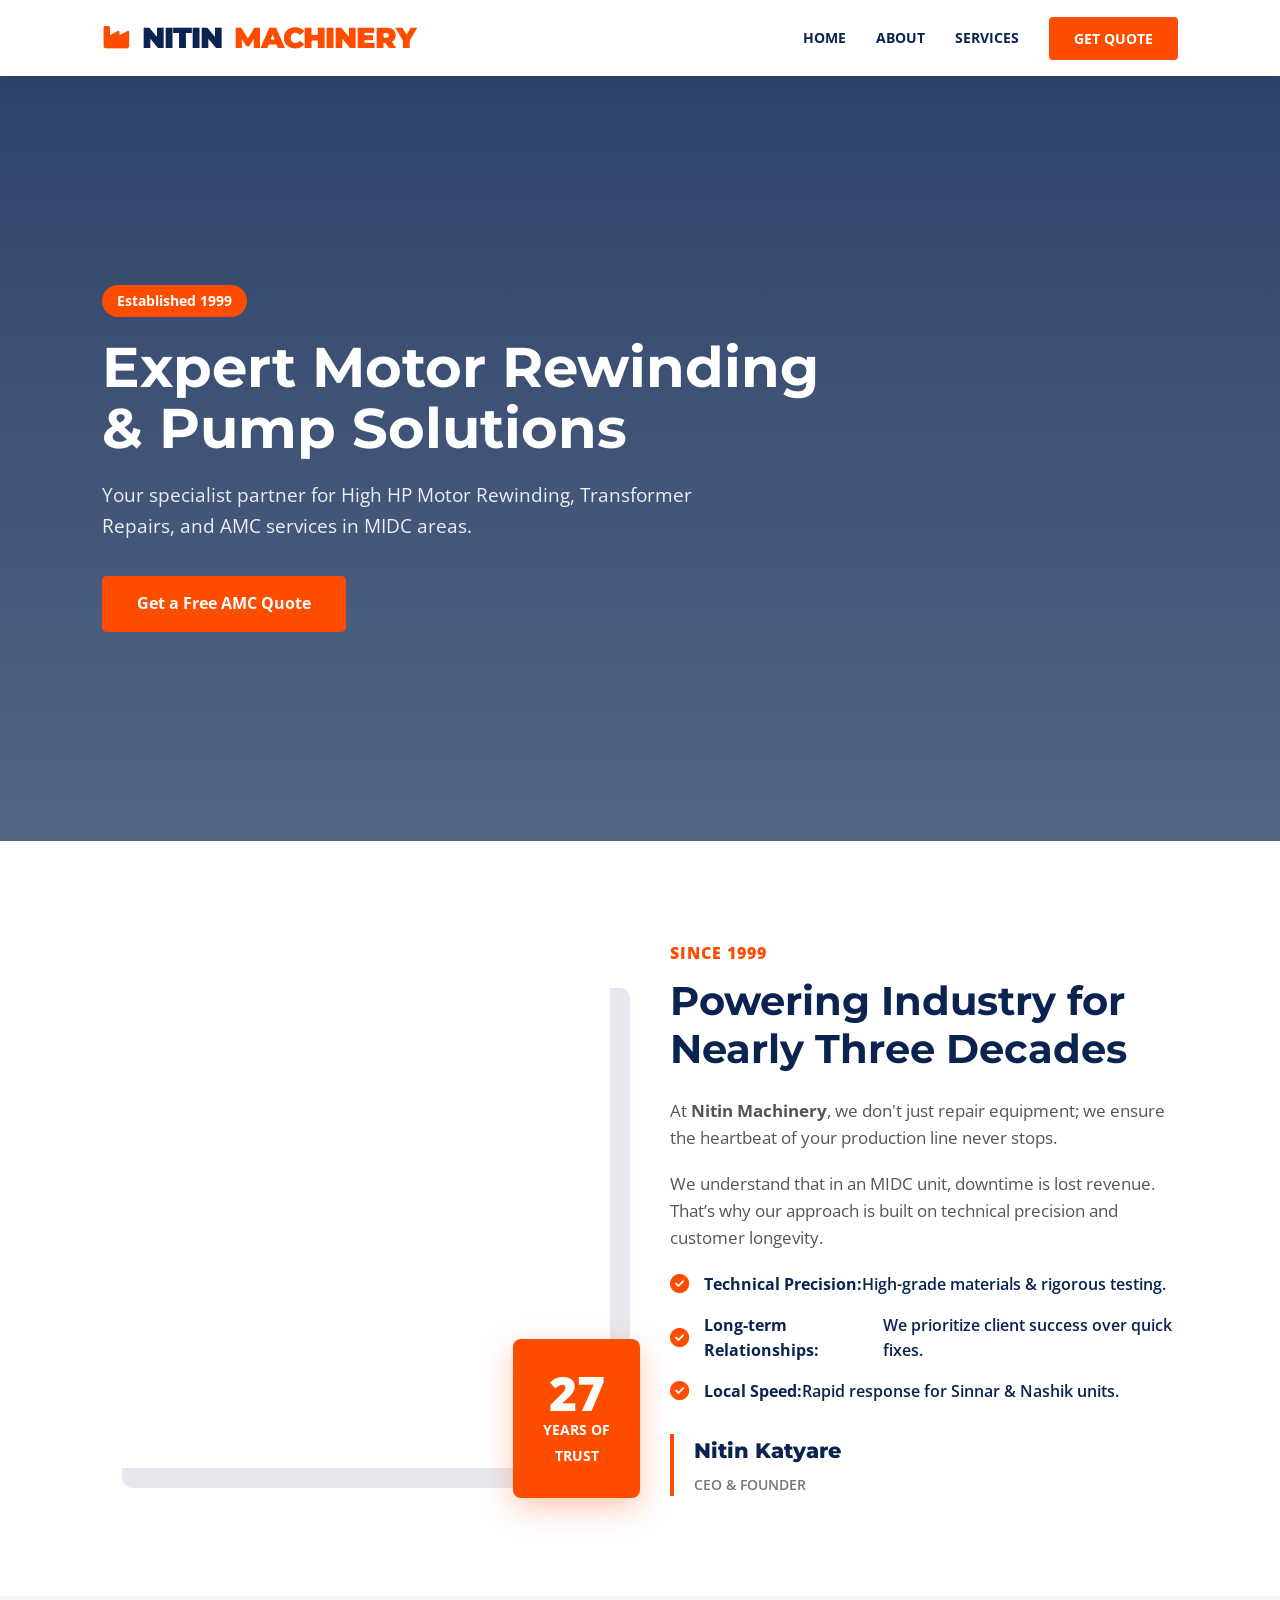
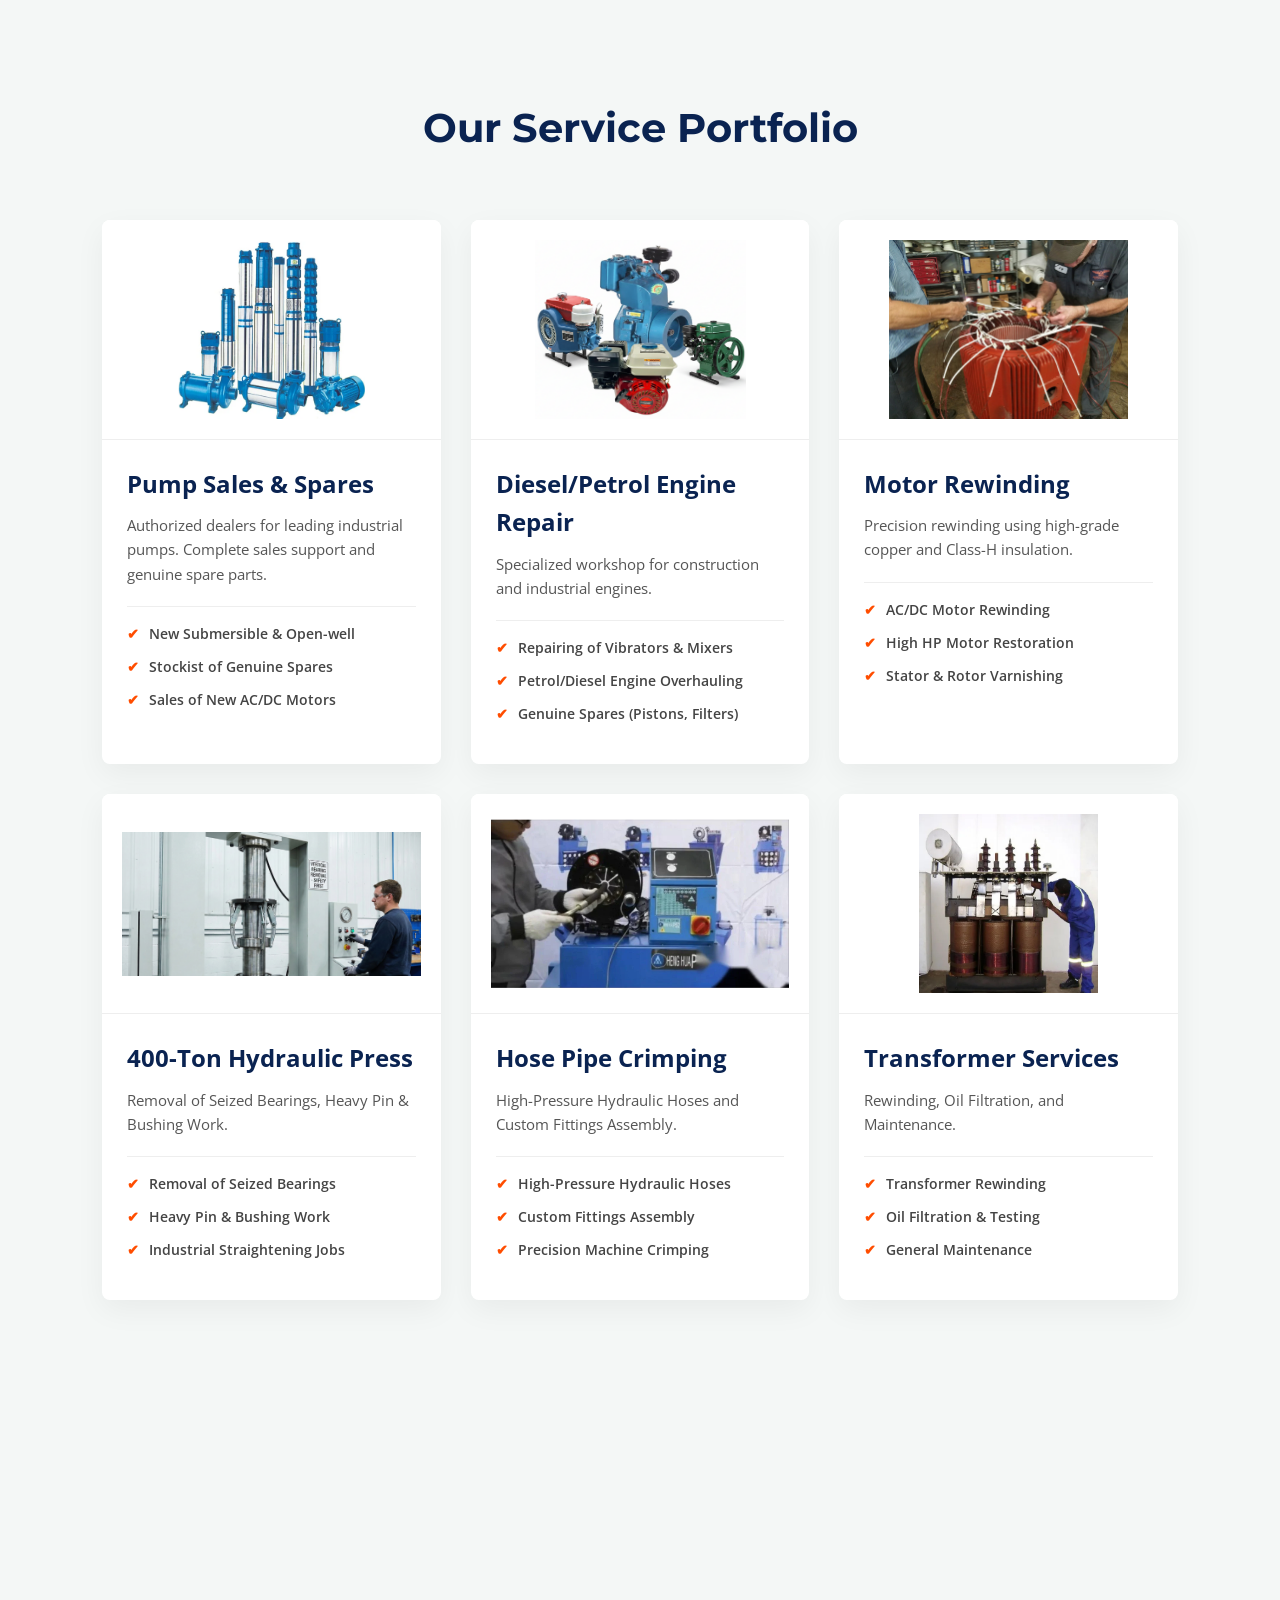
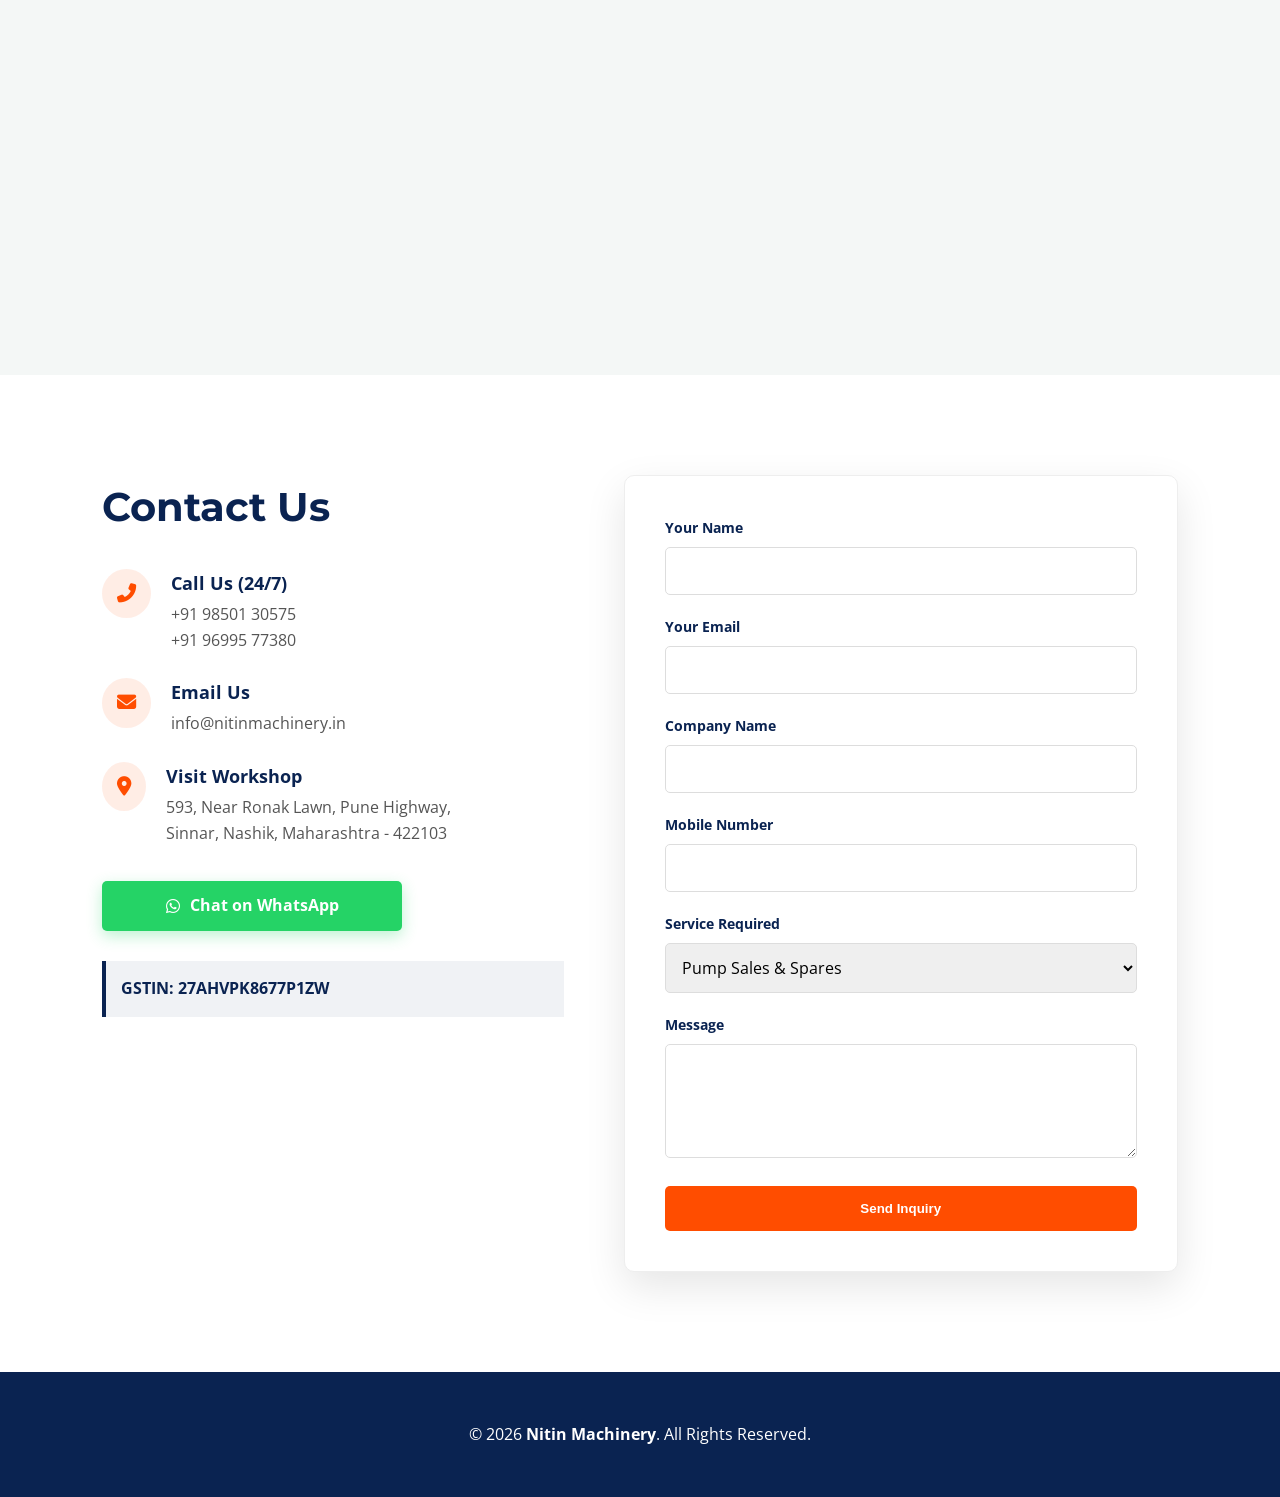
==== commit 30902e82: "Update index.html" ====
--- a/index.html
+++ b/index.html
@@ -179,7 +179,9 @@
             <span class="badge">Established 1999</span>
             <h1>Expert Motor Rewinding <br>& Pump Solutions</h1>
             <p>Your specialist partner for High HP Motor Rewinding, Transformer Repairs, and AMC services in MIDC areas.</p>
-            <a href="#contact" class="btn">Get a Free AMC Quote</a>
+            
+            <a href="?service=Annual Maintenance (AMC)#contact" class="btn">Get a Free AMC Quote</a>
+            
         </div>
     </header>
 
@@ -225,7 +227,7 @@
             <a href="products/engines.html" class="card reveal">
                 <div class="card-img-box"><img src="products/images/engine/overhaul.png" alt="Engines"></div>
                 <div class="card-content">
-                    <h3>Diesel/Petrol Repair</h3>
+                    <h3>Diesel/Petrol Engine Repair</h3>
                     <p class="card-desc">Specialized workshop for construction and industrial engines.</p>
                     <ul class="card-list">
                         <li>Repairing of Vibrators & Mixers</li>
@@ -343,7 +345,7 @@
                 <div class="form-group"><label>Service Required</label>
                     <select id="serviceSelect">
                         <option>Pump Sales & Spares</option>
-                        <option>Diesel/Petrol Repair</option>
+                        <option>Diesel/Petrol Engine Repair</option>
                         <option>Motor Rewinding</option>
                         <option>400-Ton Hydraulic Press</option>
                         <option>Hose Pipe Crimping</option>
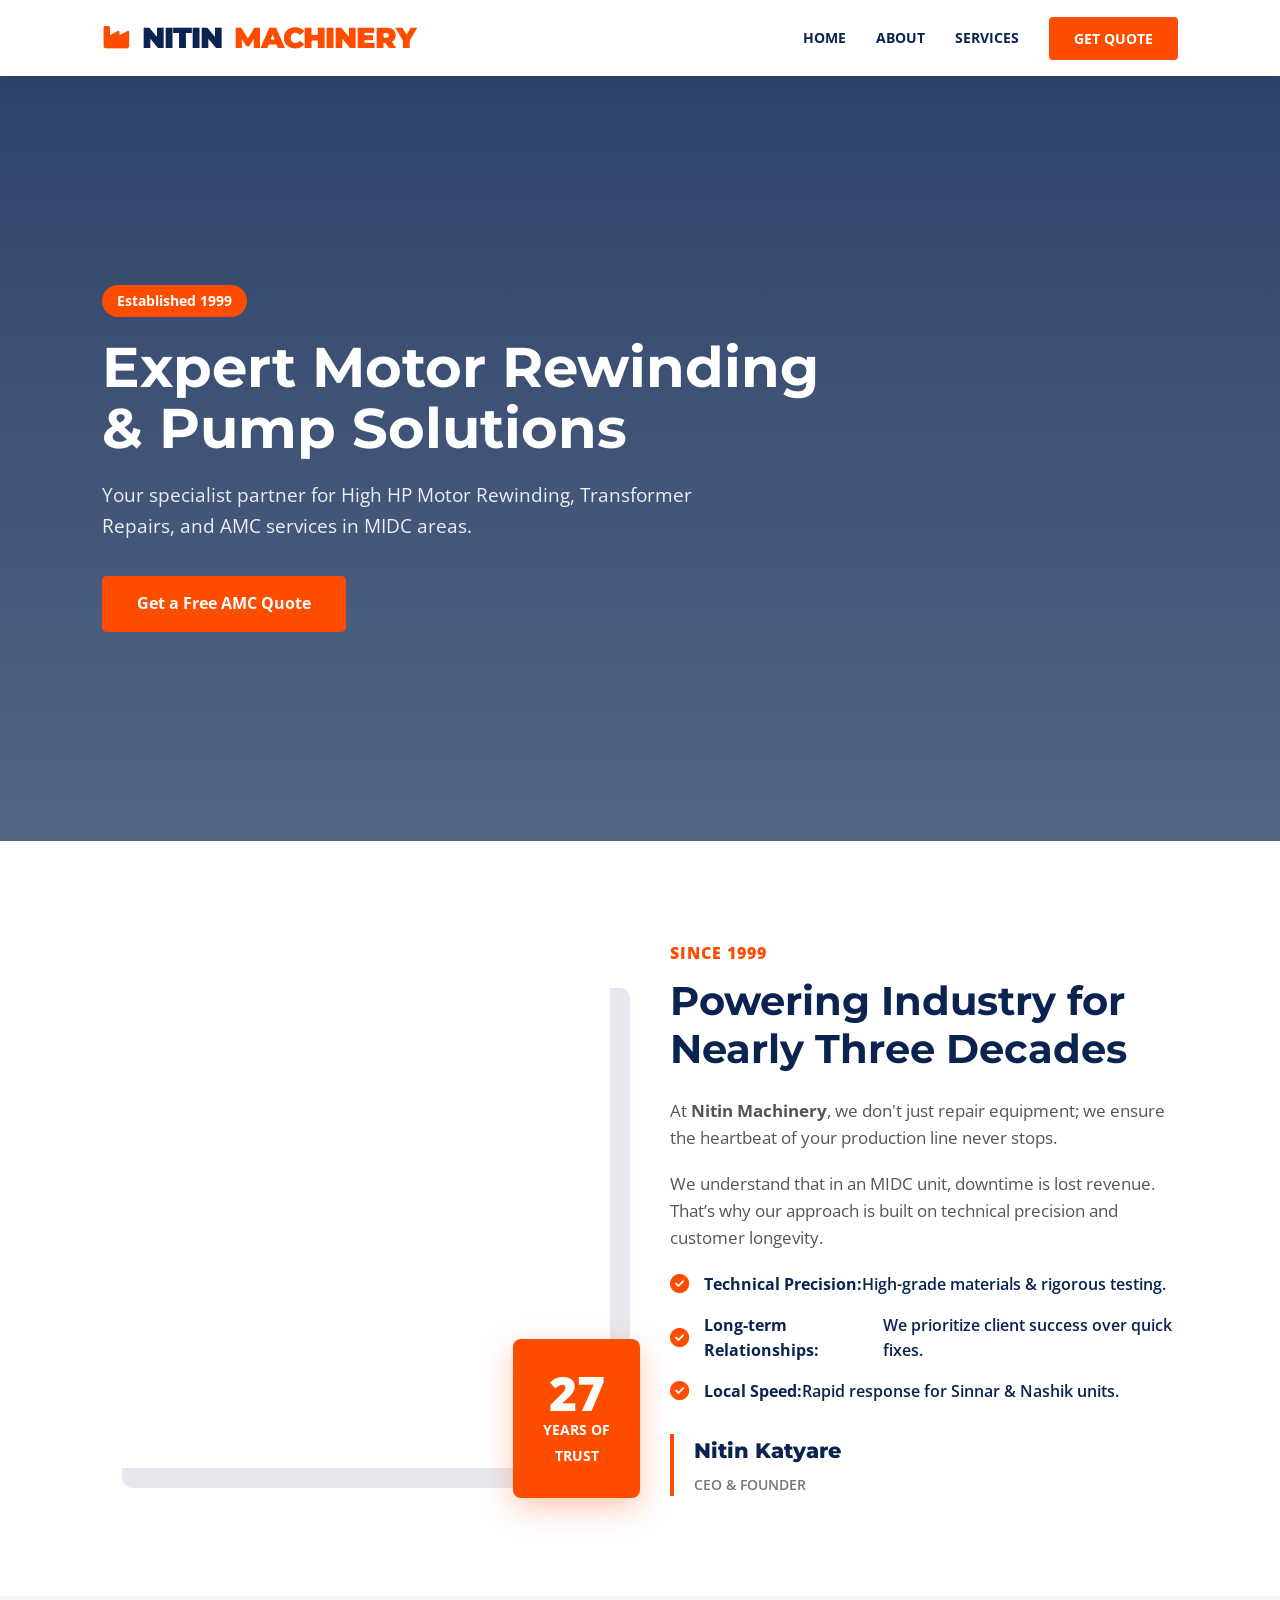
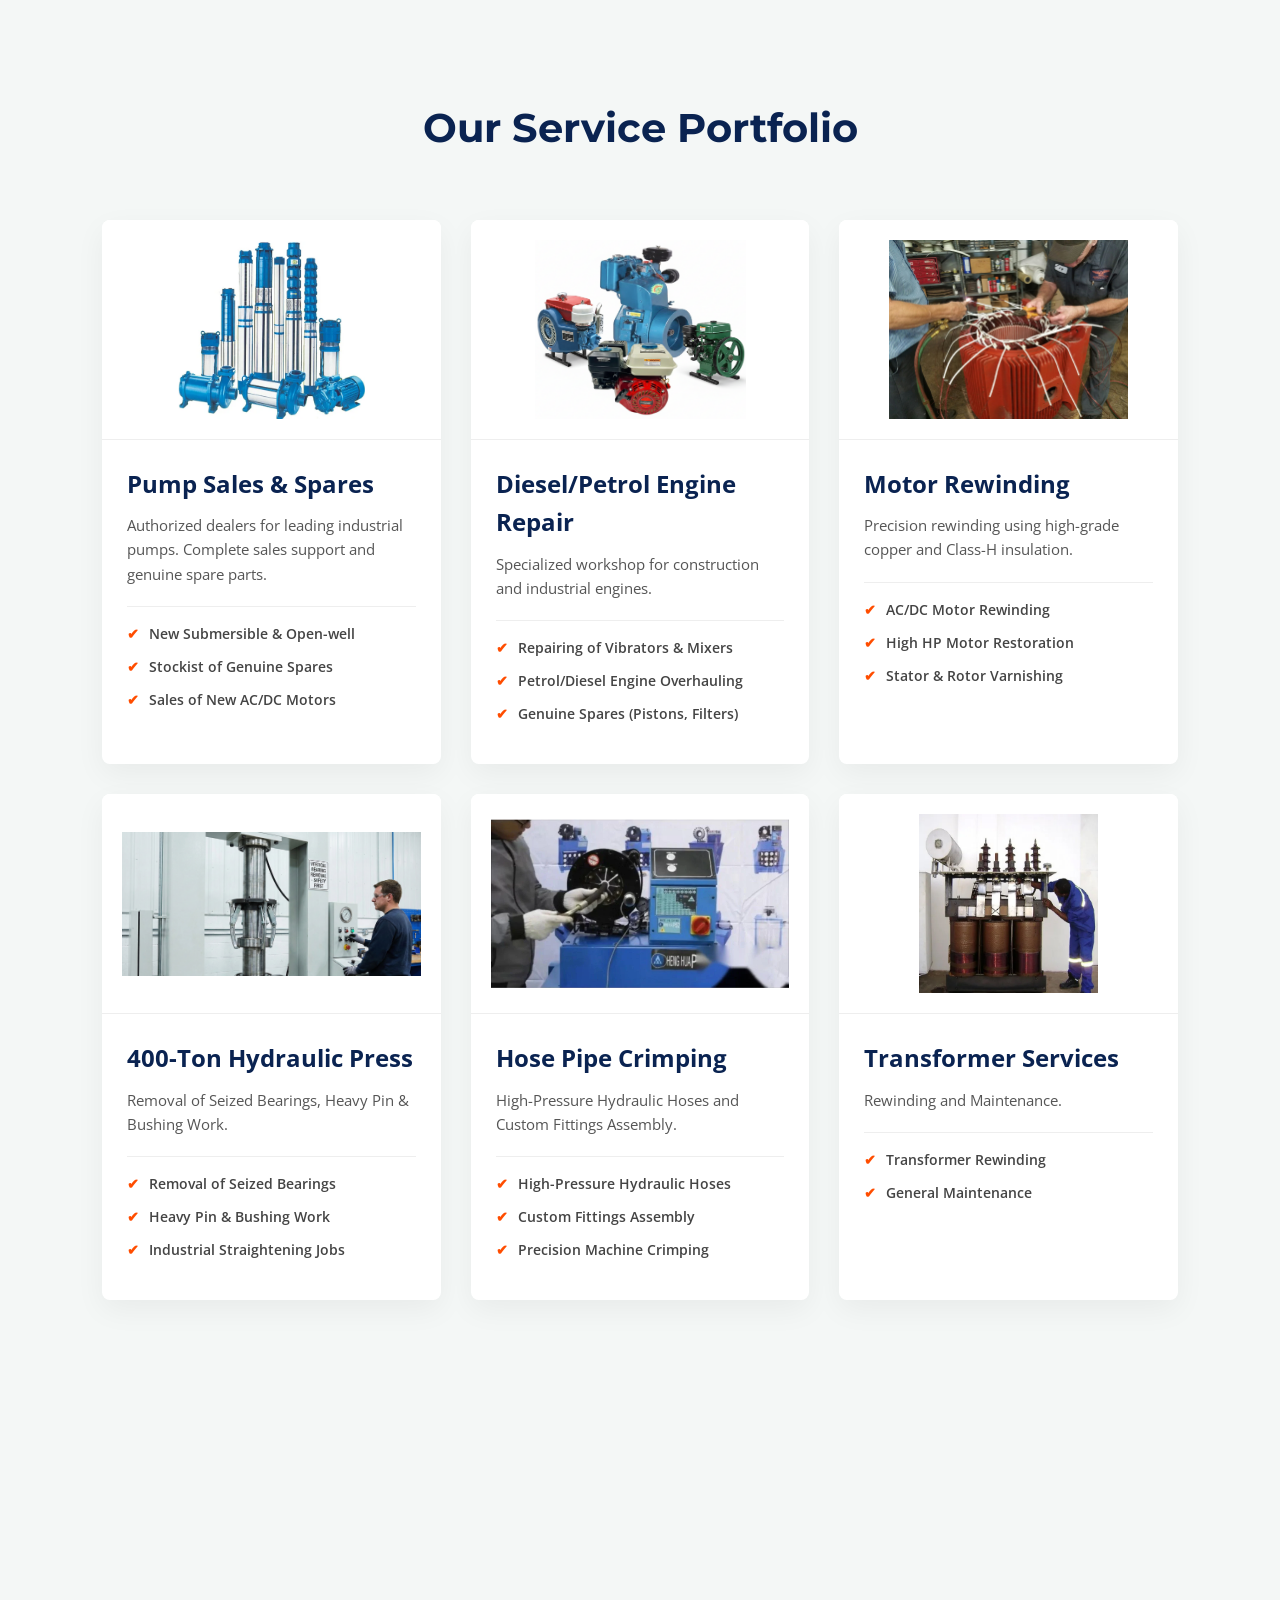
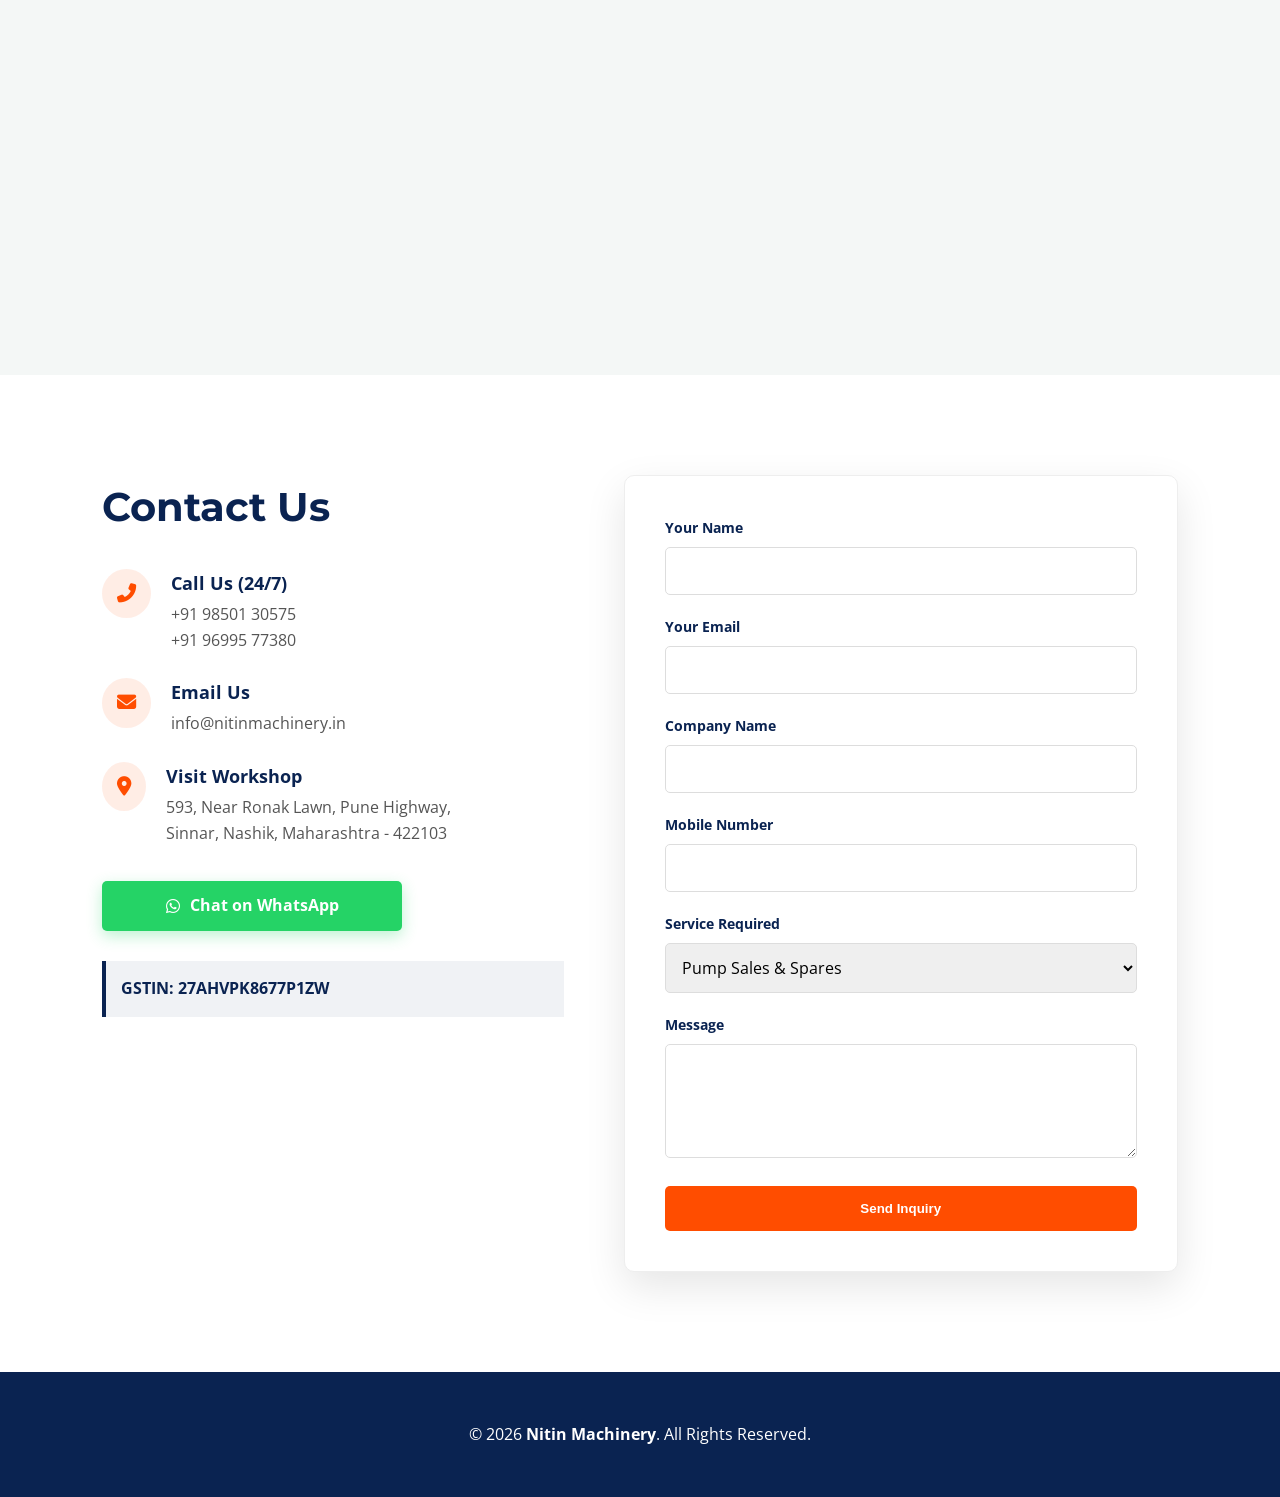
==== commit d9f90db1: "Update index.html" ====
--- a/index.html
+++ b/index.html
@@ -276,10 +276,9 @@
                 <div class="card-img-box"><img src="products/images/transformers/rewinding.png" alt="Transformers"></div>
                 <div class="card-content">
                     <h3>Transformer Services</h3>
-                    <p class="card-desc">Rewinding, Oil Filtration, and Maintenance.</p>
+                    <p class="card-desc">Rewinding and Maintenance.</p>
                     <ul class="card-list">
                         <li>Transformer Rewinding</li>
-                        <li>Oil Filtration & Testing</li>
                         <li>General Maintenance</li>
                     </ul>
                 </div>
